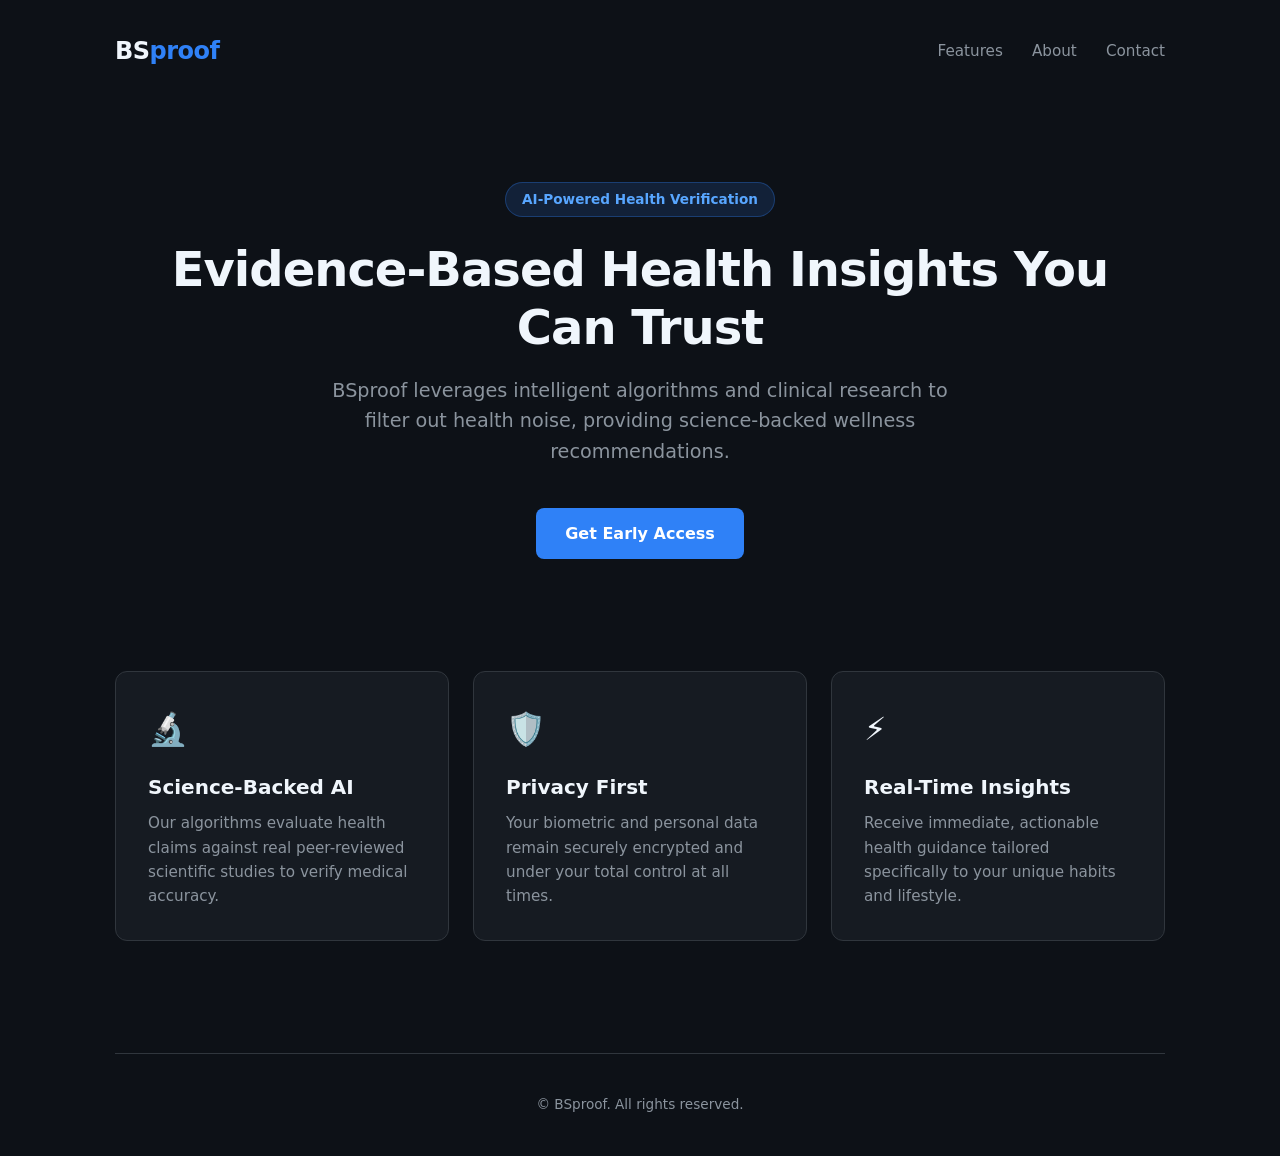
==== index.html @ a36238e8 "Gemini HTML" ====
<!DOCTYPE html>
<html lang="en">
<head>
  <meta charset="UTF-8">
  <meta name="viewport" content="width=device-width, initial-scale=1.0">
  <title>BSproof — Evidence-Based AI Health Tech</title>
  <style>
    /* Reset & CSS Variables */
    :root {
      --bg-color: #0d1117;
      --card-bg: #161b22;
      --border-color: #30363d;
      --text-main: #f0f6fc;
      --text-muted: #8b949e;
      --accent-color: #2f81f7;
      --accent-hover: #58a6ff;
      --font-family: system-ui, -apple-system, BlinkMacSystemFont, 'Segoe UI', Roboto, Oxygen, Ubuntu, Cantarell, sans-serif;
    }

    * {
      box-sizing: border-box;
      margin: 0;
      padding: 0;
    }

    body {
      background-color: var(--bg-color);
      color: var(--text-main);
      font-family: var(--font-family);
      line-height: 1.6;
      padding: 0 1.5rem;
    }

    /* Layout Container */
    .container {
      max-width: 1050px;
      margin: 0 auto;
    }

    /* Header & Navigation */
    header {
      display: flex;
      justify-content: space-between;
      align-items: center;
      padding: 2rem 0;
    }

    .logo {
      font-size: 1.5rem;
      font-weight: 700;
      letter-spacing: -0.5px;
      color: var(--text-main);
      text-decoration: none;
    }

    .logo span {
      color: var(--accent-color);
    }

    nav a {
      color: var(--text-muted);
      text-decoration: none;
      margin-left: 1.5rem;
      font-size: 0.95rem;
      transition: color 0.2s;
    }

    nav a:hover {
      color: var(--text-main);
    }

    /* Hero Section */
    .hero {
      text-align: center;
      padding: 5rem 1rem 4rem;
    }

    .badge {
      display: inline-block;
      background-color: rgba(47, 129, 247, 0.15);
      color: var(--accent-hover);
      padding: 0.35rem 1rem;
      border-radius: 50px;
      font-size: 0.85rem;
      font-weight: 600;
      margin-bottom: 1.5rem;
      border: 1px solid rgba(47, 129, 247, 0.3);
    }

    .hero h1 {
      font-size: 3rem;
      font-weight: 800;
      line-height: 1.2;
      margin-bottom: 1.2rem;
      letter-spacing: -1px;
    }

    .hero p {
      font-size: 1.2rem;
      color: var(--text-muted);
      max-width: 650px;
      margin: 0 auto 2.5rem;
    }

    .btn {
      display: inline-block;
      background-color: var(--accent-color);
      color: #fff;
      padding: 0.8rem 1.8rem;
      border-radius: 8px;
      text-decoration: none;
      font-weight: 600;
      transition: background-color 0.2s;
    }

    .btn:hover {
      background-color: var(--accent-hover);
    }

    /* Features Section */
    .features {
      display: grid;
      grid-template-columns: repeat(auto-fit, minmax(280px, 1fr));
      gap: 1.5rem;
      padding: 3rem 0;
    }

    .card {
      background-color: var(--card-bg);
      border: 1px solid var(--border-color);
      border-radius: 12px;
      padding: 2rem;
      transition: transform 0.2s, border-color 0.2s;
    }

    .card:hover {
      transform: translateY(-4px);
      border-color: var(--text-muted);
    }

    .card-icon {
      font-size: 2rem;
      margin-bottom: 1rem;
    }

    .card h3 {
      font-size: 1.25rem;
      margin-bottom: 0.5rem;
    }

    .card p {
      color: var(--text-muted);
      font-size: 0.95rem;
    }

    /* Footer */
    footer {
      border-top: 1px solid var(--border-color);
      padding: 2.5rem 0;
      text-align: center;
      color: var(--text-muted);
      font-size: 0.85rem;
      margin-top: 4rem;
    }

    /* Responsive */
    @media (max-width: 768px) {
      .hero h1 {
        font-size: 2.2rem;
      }
      .hero p {
        font-size: 1rem;
      }
    }
  </style>
</head>
<body>

  <div class="container">
    <!-- Header -->
    <header>
      <a href="#" class="logo">BS<span>proof</span></a>
      <nav>
        <a href="#features">Features</a>
        <a href="#about">About</a>
        <a href="#contact">Contact</a>
      </nav>
    </header>

    <!-- Hero Section -->
    <section class="hero">
      <div class="badge">AI-Powered Health Verification</div>
      <h1>Evidence-Based Health Insights You Can Trust</h1>
      <p>BSproof leverages intelligent algorithms and clinical research to filter out health noise, providing science-backed wellness recommendations.</p>
      <a href="#get-started" class="btn">Get Early Access</a>
    </section>

    <!-- Features Section -->
    <section class="features" id="features">
      <div class="card">
        <div class="card-icon">🔬</div>
        <h3>Science-Backed AI</h3>
        <p>Our algorithms evaluate health claims against real peer-reviewed scientific studies to verify medical accuracy.</p>
      </div>

      <div class="card">
        <div class="card-icon">🛡️</div>
        <h3>Privacy First</h3>
        <p>Your biometric and personal data remain securely encrypted and under your total control at all times.</p>
      </div>

      <div class="card">
        <div class="card-icon">⚡</div>
        <h3>Real-Time Insights</h3>
        <p>Receive immediate, actionable health guidance tailored specifically to your unique habits and lifestyle.</p>
      </div>
    </section>

    <!-- Footer -->
    <footer>
      <p>&copy; BSproof. All rights reserved.</p>
    </footer>
  </div>

</body>
</html>
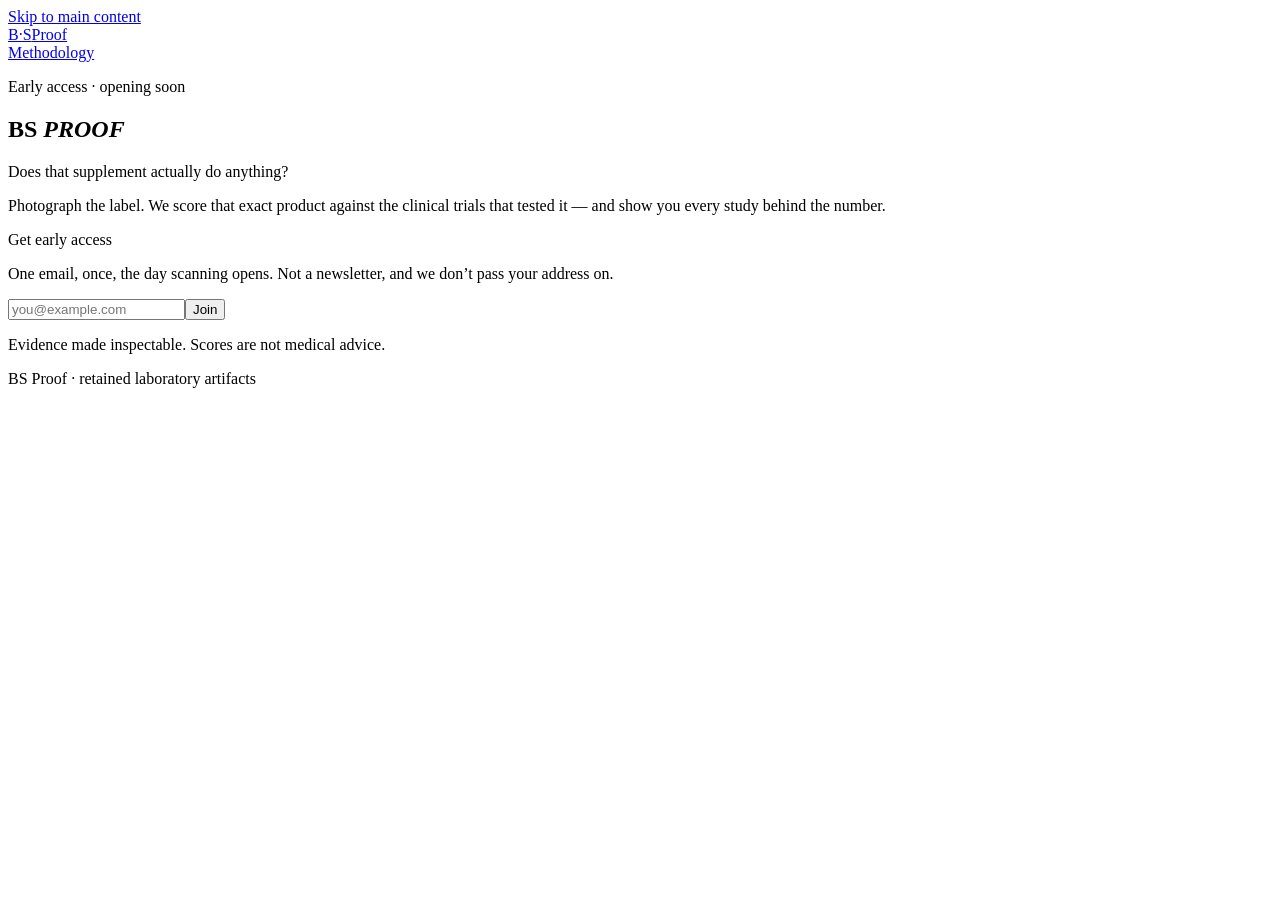
==== commit 0132871c: "new index" ====
--- a/index.html
+++ b/index.html
@@ -1,226 +1,3 @@
 <!DOCTYPE html>
-<html lang="en">
-<head>
-  <meta charset="UTF-8">
-  <meta name="viewport" content="width=device-width, initial-scale=1.0">
-  <title>BSproof — Evidence-Based AI Health Tech</title>
-  <style>
-    /* Reset & CSS Variables */
-    :root {
-      --bg-color: #0d1117;
-      --card-bg: #161b22;
-      --border-color: #30363d;
-      --text-main: #f0f6fc;
-      --text-muted: #8b949e;
-      --accent-color: #2f81f7;
-      --accent-hover: #58a6ff;
-      --font-family: system-ui, -apple-system, BlinkMacSystemFont, 'Segoe UI', Roboto, Oxygen, Ubuntu, Cantarell, sans-serif;
-    }
-
-    * {
-      box-sizing: border-box;
-      margin: 0;
-      padding: 0;
-    }
-
-    body {
-      background-color: var(--bg-color);
-      color: var(--text-main);
-      font-family: var(--font-family);
-      line-height: 1.6;
-      padding: 0 1.5rem;
-    }
-
-    /* Layout Container */
-    .container {
-      max-width: 1050px;
-      margin: 0 auto;
-    }
-
-    /* Header & Navigation */
-    header {
-      display: flex;
-      justify-content: space-between;
-      align-items: center;
-      padding: 2rem 0;
-    }
-
-    .logo {
-      font-size: 1.5rem;
-      font-weight: 700;
-      letter-spacing: -0.5px;
-      color: var(--text-main);
-      text-decoration: none;
-    }
-
-    .logo span {
-      color: var(--accent-color);
-    }
-
-    nav a {
-      color: var(--text-muted);
-      text-decoration: none;
-      margin-left: 1.5rem;
-      font-size: 0.95rem;
-      transition: color 0.2s;
-    }
-
-    nav a:hover {
-      color: var(--text-main);
-    }
-
-    /* Hero Section */
-    .hero {
-      text-align: center;
-      padding: 5rem 1rem 4rem;
-    }
-
-    .badge {
-      display: inline-block;
-      background-color: rgba(47, 129, 247, 0.15);
-      color: var(--accent-hover);
-      padding: 0.35rem 1rem;
-      border-radius: 50px;
-      font-size: 0.85rem;
-      font-weight: 600;
-      margin-bottom: 1.5rem;
-      border: 1px solid rgba(47, 129, 247, 0.3);
-    }
-
-    .hero h1 {
-      font-size: 3rem;
-      font-weight: 800;
-      line-height: 1.2;
-      margin-bottom: 1.2rem;
-      letter-spacing: -1px;
-    }
-
-    .hero p {
-      font-size: 1.2rem;
-      color: var(--text-muted);
-      max-width: 650px;
-      margin: 0 auto 2.5rem;
-    }
-
-    .btn {
-      display: inline-block;
-      background-color: var(--accent-color);
-      color: #fff;
-      padding: 0.8rem 1.8rem;
-      border-radius: 8px;
-      text-decoration: none;
-      font-weight: 600;
-      transition: background-color 0.2s;
-    }
-
-    .btn:hover {
-      background-color: var(--accent-hover);
-    }
-
-    /* Features Section */
-    .features {
-      display: grid;
-      grid-template-columns: repeat(auto-fit, minmax(280px, 1fr));
-      gap: 1.5rem;
-      padding: 3rem 0;
-    }
-
-    .card {
-      background-color: var(--card-bg);
-      border: 1px solid var(--border-color);
-      border-radius: 12px;
-      padding: 2rem;
-      transition: transform 0.2s, border-color 0.2s;
-    }
-
-    .card:hover {
-      transform: translateY(-4px);
-      border-color: var(--text-muted);
-    }
-
-    .card-icon {
-      font-size: 2rem;
-      margin-bottom: 1rem;
-    }
-
-    .card h3 {
-      font-size: 1.25rem;
-      margin-bottom: 0.5rem;
-    }
-
-    .card p {
-      color: var(--text-muted);
-      font-size: 0.95rem;
-    }
-
-    /* Footer */
-    footer {
-      border-top: 1px solid var(--border-color);
-      padding: 2.5rem 0;
-      text-align: center;
-      color: var(--text-muted);
-      font-size: 0.85rem;
-      margin-top: 4rem;
-    }
-
-    /* Responsive */
-    @media (max-width: 768px) {
-      .hero h1 {
-        font-size: 2.2rem;
-      }
-      .hero p {
-        font-size: 1rem;
-      }
-    }
-  </style>
-</head>
-<body>
-
-  <div class="container">
-    <!-- Header -->
-    <header>
-      <a href="#" class="logo">BS<span>proof</span></a>
-      <nav>
-        <a href="#features">Features</a>
-        <a href="#about">About</a>
-        <a href="#contact">Contact</a>
-      </nav>
-    </header>
-
-    <!-- Hero Section -->
-    <section class="hero">
-      <div class="badge">AI-Powered Health Verification</div>
-      <h1>Evidence-Based Health Insights You Can Trust</h1>
-      <p>BSproof leverages intelligent algorithms and clinical research to filter out health noise, providing science-backed wellness recommendations.</p>
-      <a href="#get-started" class="btn">Get Early Access</a>
-    </section>
-
-    <!-- Features Section -->
-    <section class="features" id="features">
-      <div class="card">
-        <div class="card-icon">🔬</div>
-        <h3>Science-Backed AI</h3>
-        <p>Our algorithms evaluate health claims against real peer-reviewed scientific studies to verify medical accuracy.</p>
-      </div>
-
-      <div class="card">
-        <div class="card-icon">🛡️</div>
-        <h3>Privacy First</h3>
-        <p>Your biometric and personal data remain securely encrypted and under your total control at all times.</p>
-      </div>
-
-      <div class="card">
-        <div class="card-icon">⚡</div>
-        <h3>Real-Time Insights</h3>
-        <p>Receive immediate, actionable health guidance tailored specifically to your unique habits and lifestyle.</p>
-      </div>
-    </section>
-
-    <!-- Footer -->
-    <footer>
-      <p>&copy; BSproof. All rights reserved.</p>
-    </footer>
-  </div>
-
-</body>
-</html>
+<html lang="en" data-lt-installed="true"><head>
+<meta http-equiv="content-type" content="text/html; charset=UTF-8"><link rel="stylesheet" href="BS-proof-copy_files/30bgkjkbtwdvt_-tLC.css" data-precedence="next"><link rel="preload" as="script" fetchpriority="low" href="BS-proof-copy_files/25kvgcvbp6c14_-tLC.js"><script src="BS-proof-copy_files/28fkf9f9btak4_-tLC.js" async=""></script><script src="BS-proof-copy_files/19r55je6g1u4z_-tLC.js" async=""></script><script src="BS-proof-copy_files/2gj5bsq4gw1vs_-tLC.js" async=""></script><script src="BS-proof-copy_files/turbopack-2r862u_6j5ehv_-tLC.js" async=""></script><script src="BS-proof-copy_files/101gccj00pzwt_-tLC.js" async="" crossorigin=""></script><script src="BS-proof-copy_files/3t0u7kr--pm00_-tLC.js" async="" crossorigin=""></script><script src="BS-proof-copy_files/0c0hxoamwjsbw_-tLC.js" nomodule=""></script><script src="BS-proof-copy_files/2_emzpomk0dra_-tLC.js"></script><meta charset="utf-8"><meta name="viewport" content="width=device-width, initial-scale=1"><title>BS Proof · Evidence dashboard</title><meta name="description" content="Inspect retained supplement evidence runs, outcome scores, scoring arcs, quality limits, and source reports."><meta name="robots" content="noindex, nofollow, nocache"><script src="BS-proof-copy_files/2_emzpomk0dra_-tLC.js" async=""></script></head><body cz-shortcut-listen="true"><div hidden=""></div><a class="skip-link" href="#main-content">Skip to main content</a><header class="site-header"><div class="shell header-inner"><a class="wordmark" aria-label="BS Proof home" href="https://bs-proof.vercel.app/"><span aria-hidden="true" class="wordmark-mark">B·S</span><span>Proof</span></a><nav aria-label="Primary navigation"><a href="https://bs-proof.vercel.app/methodology/">Methodology</a></nav></div></header><!--$--><!--/$--><main class="front-main" id="main-content" tabindex="-1"><section class="front-hero" id="waitlist"><div class="shell front-hero-inner"><p class="eyebrow front-kicker">Early access · opening soon</p><h1 class="front-wordmark">BS <em>PROOF</em></h1><p class="front-ask">Does that supplement actually do anything?</p><p class="front-answer">Photograph the label. We score that exact product against the clinical trials that tested it — and show you every study behind the number.</p><div class="front-form"><form class="waitlist" novalidate=""><label class="waitlist-label" for="_r_0_">Get early access</label><p class="waitlist-copy">One email, once, the day scanning opens. Not a newsletter, and we don’t pass your address on.</p><div class="waitlist-row"><input id="_r_0_" class="waitlist-input" placeholder="you@example.com" autocomplete="email" inputmode="email" autocapitalize="off" autocorrect="off" spellcheck="false" required="" type="email" name="email"><button type="submit" class="button button-light waitlist-submit">Join</button></div><p id="_r_0_-msg" class="waitlist-msg" role="status" aria-live="polite"></p></form></div></div></section></main><footer class="site-footer"><div class="shell footer-inner"><p>Evidence made inspectable. Scores are not medical advice.</p><p>BS Proof · retained laboratory artifacts</p></div></footer><script src="BS-proof-copy_files/25kvgcvbp6c14_-tLC.js" id="_R_" async=""></script><script>(self.__next_f=self.__next_f||[]).push([0])</script><script>self.__next_f.push([1,"1:\"$Sreact.fragment\"\n2:I[22016,[\"/_next/static/immutable/chunks/101gccj00pzwt.js\",\"/_next/static/immutable/chunks/3t0u7kr--pm00.js\"],\"\"]\n3:I[39756,[\"/_next/static/immutable/chunks/101gccj00pzwt.js\"],\"default\"]\n4:I[37457,[\"/_next/static/immutable/chunks/101gccj00pzwt.js\"],\"default\"]\n5:I[29000,[\"/_next/static/immutable/chunks/101gccj00pzwt.js\",\"/_next/static/immutable/chunks/3t0u7kr--pm00.js\"],\"ScanFlow\"]\n6:I[97367,[\"/_next/static/immutable/chunks/101gccj00pzwt.js\"],\"OutletBoundary\"]\n7:\"$Sreact.suspense\"\na:I[97367,[\"/_next/static/immutable/chunks/101gccj00pzwt.js\"],\"ViewportBoundary\"]\nc:I[97367,[\"/_next/static/immutable/chunks/101gccj00pzwt.js\"],\"MetadataBoundary\"]\ne:I[68027,[\"/_next/static/immutable/chunks/101gccj00pzwt.js\"],\"default\",1]\n:HL[\"/_next/static/immutable/chunks/30bgkjkbtwdvt.css\",\"style\"]\n9:X\n0:{\"P\":null,\"c\":[\"\",\"scan\",\"\"],\"q\":\"\",\"i\":false,\"f\":[[[\"\",{\"children\":[\"scan\",{\"children\":[\"__PAGE__\",{},\"$undefined\",\"$undefined\",4608]},\"$undefined\",\"$undefined\",4608]},\"$undefined\",\"$undefined\",4624],[[\"$\",\"$1\",\"c\",{\"children\":[[[\"$\",\"link\",\"0\",{\"rel\":\"stylesheet\",\"href\":\"/_next/static/immutable/chunks/30bgkjkbtwdvt.css\",\"precedence\":\"next\",\"crossOrigin\":\"$undefined\",\"nonce\":\"$undefined\"}],[\"$\",\"script\",\"script-0\",{\"src\":\"/_next/static/immutable/chunks/101gccj00pzwt.js\",\"async\":true,\"nonce\":\"$undefined\"}]],[\"$\",\"html\",null,{\"lang\":\"en\",\"children\":[\"$\",\"body\",null,{\"children\":[[[\"$\",\"a\",null,{\"className\":\"skip-link\",\"href\":\"#main-content\",\"children\":\"Skip to main content\"}],[\"$\",\"header\",null,{\"className\":\"site-header\",\"children\":[\"$\",\"div\",null,{\"className\":\"shell header-inner\",\"children\":[[\"$\",\"$L2\",null,{\"className\":\"wordmark\",\"href\":\"/\",\"aria-label\":\"BS Proof home\",\"children\":[[\"$\",\"span\",null,{\"aria-hidden\":\"true\",\"className\":\"wordmark-mark\",\"children\":\"B·S\"}],[\"$\",\"span\",null,{\"children\":\"Proof\"}]]}],[\"$\",\"nav\",null,{\"aria-label\":\"Primary navigation\",\"children\":[\"$\",\"$L2\",null,{\"href\":\"/methodology\",\"children\":\"Methodology\"}]}]]}]}]],[\"$\",\"$L3\",null,{\"parallelRouterKey\":\"children\",\"error\":\"$undefined\",\"errorStyles\":\"$undefined\",\"errorScripts\":\"$undefined\",\"template\":[\"$\",\"$L4\",null,{}],\"templateStyles\":\"$undefined\",\"templateScripts\":\"$undefined\",\"notFound\":[[\"$\",\"main\",null,{\"className\":\"shell not-found\",\"id\":\"main-content\",\"tabIndex\":-1,\"children\":[[\"$\",\"p\",null,{\"className\":\"eyebrow\",\"children\":\"404 · archive boundary\"}],[\"$\",\"h1\",null,{\"children\":\"Report not found\"}],[\"$\",\"p\",null,{\"children\":\"This route does not match a retained dashboard artifact.\"}],[\"$\",\"$L2\",null,{\"className\":\"button button-dark\",\"href\":\"/\",\"children\":\"Back to dashboard\"}]]}],[]],\"forbidden\":\"$undefined\",\"unauthorized\":\"$undefined\"}],[\"$\",\"footer\",null,{\"className\":\"site-footer\",\"children\":[\"$\",\"div\",null,{\"className\":\"shell footer-inner\",\"children\":[[\"$\",\"p\",null,{\"children\":\"Evidence made inspectable. Scores are not medical advice.\"}],[\"$\",\"p\",null,{\"children\":\"BS Proof · retained laboratory artifacts\"}]]}]}]]}]}]]}],{\"children\":[[\"$\",\"$1\",\"c\",{\"children\":[null,[\"$\",\"$L3\",null,{\"parallelRouterKey\":\"children\",\"error\":\"$undefined\",\"errorStyles\":\"$undefined\",\"errorScripts\":\"$undefined\",\"template\":[\"$\",\"$L4\",null,{}],\"templateStyles\":\"$undefined\",\"templateScripts\":\"$undefined\",\"notFound\":\"$undefined\",\"forbidden\":\"$undefined\",\"unauthorized\":\"$undefined\"}]]}],{\"children\":[[\"$\",\"$1\",\"c\",{\"children\":[[\"$\",\"main\",null,{\"id\":\"main-content\",\"tabIndex\":-1,\"children\":[[\"$\",\"section\",null,{\"className\":\"analyze-hero\",\"id\":\"scan\",\"children\":[[\"$\",\"div\",null,{\"className\":\"shell analyze-hero-brand\",\"children\":[[\"$\",\"nav\",null,{\"className\":\"breadcrumbs tester-crumbs\",\"aria-label\":\"Breadcrumb\",\"children\":[[\"$\",\"$L2\",null,{\"href\":\"/\",\"children\":\"BS Proof\"}],[\"$\",\"span\",null,{\"aria-hidden\":\"true\",\"children\":\"/\"}],[\"$\",\"span\",null,{\"children\":\"Scan\"}]]}],[\"$\",\"p\",null,{\"className\":\"eyebrow hero-kicker\",\"children\":\"Scan · full product analysis\"}],[\"$\",\"h1\",null,{\"children\":[\"BS \",[\"$\",\"em\",null,{\"children\":\"PROOF\"}]]}],[\"$\",\"p\",null,{\"className\":\"tester-lede\",\"children\":\"Evidence, dose, form, combination and company — from one photo of the label. Every block says where it came from, and only the evidence run produces a number.\"}]]}],[\"$\",\"div\",null,{\"className\":\"shell analyze-hero-body\",\"children\":[\"$\",\"$L5\",null,{}]}]]}],[\"$\",\"section\",null,{\"className\":\"section shell methodology-promo\",\"children\":[[\"$\",\"p\",null,{\"className\":\"eyebrow\",\"children\":\"Read the score correctly\"}],[\"$\",\"div\",null,{\"children\":[[\"$\",\"h2\",null,{\"children\":\"One number is not the evidence.\"}],[\"$\",\"p\",null,{\"children\":\"The score sits beside effect, form, dose and evidence arcs, and a model’s recollection about a company is never typeset like a measurement.\"}],[\"$\",\"$L2\",null,{\"href\":\"/methodology\",\"children\":[\"How the score is built \",[\"$\",\"span\",null,{\"aria-hidden\":\"true\",\"children\":\"→\"}]]}]]}]]}]]}],[[\"$\",\"script\",\"script-0\",{\"src\":\"/_next/static/immutable/chunks/3t0u7kr--pm00.js\",\"async\":true,\"nonce\":\"$undefined\"}]],[\"$\",\"$L6\",null,{\"children\":[\"$\",\"$7\",null,{\"name\":\"Next.MetadataOutlet\",\"children\":\"$@8\"}]}]]}],{},null,false,null]},null,false,\"$9\"]},null,false,null],[\"$\",\"$1\",\"h\",{\"children\":[null,[\"$\",\"$La\",null,{\"children\":\"$Lb\"}],[\"$\",\"div\",null,{\"hidden\":true,\"children\":[\"$\",\"$Lc\",null,{\"children\":[\"$\",\"$7\",null,{\"name\":\"Next.Metadata\",\"children\":\"$Ld\"}]}]}],null]}],false]],\"m\":\"$undefined\",\"G\":[\"$e\",[[\"$\",\"link\",\"0\",{\"rel\":\"stylesheet\",\"href\":\"/_next/static/immutable/chunks/30bgkjkbtwdvt.css\",\"precedence\":\"next\",\"crossOrigin\":\"$undefined\",\"nonce\":\"$undefined\"}]]],\"S\":true,\"h\":null,\"r\":\"$undefined\",\"s\":\"$undefined\",\"a\":\"$undefined\",\"l\":\"$undefined\",\"p\":\"$undefined\",\"d\":\"$undefined\",\"b\":\"4P94l8d2q-NMikhbUXMpM\"}\n9:C\nb:[[\"$\",\"meta\",\"0\",{\"charSet\":\"utf-8\"}],[\"$\",\"meta\",\"1\",{\"name\":\"viewport\",\"content\":\"width=device-width, initial-scale=1\"}]]\n8:null\nd:[[\"$\",\"title\",\"0\",{\"children\":\"Scan · BS Proof\"}],[\"$\",\"meta\",\"1\",{\"name\":\"description\",\"content\":\"Inspect retained supplement evidence runs, outcome scores, scoring arcs, quality limits, and source reports.\"}],[\"$\",\"meta\",\"2\",{\"name\":\"robots\",\"content\":\"noindex, nofollow, nocache\"}]]\n"])</script><next-route-announcer style="position: absolute;"></next-route-announcer></body></html>
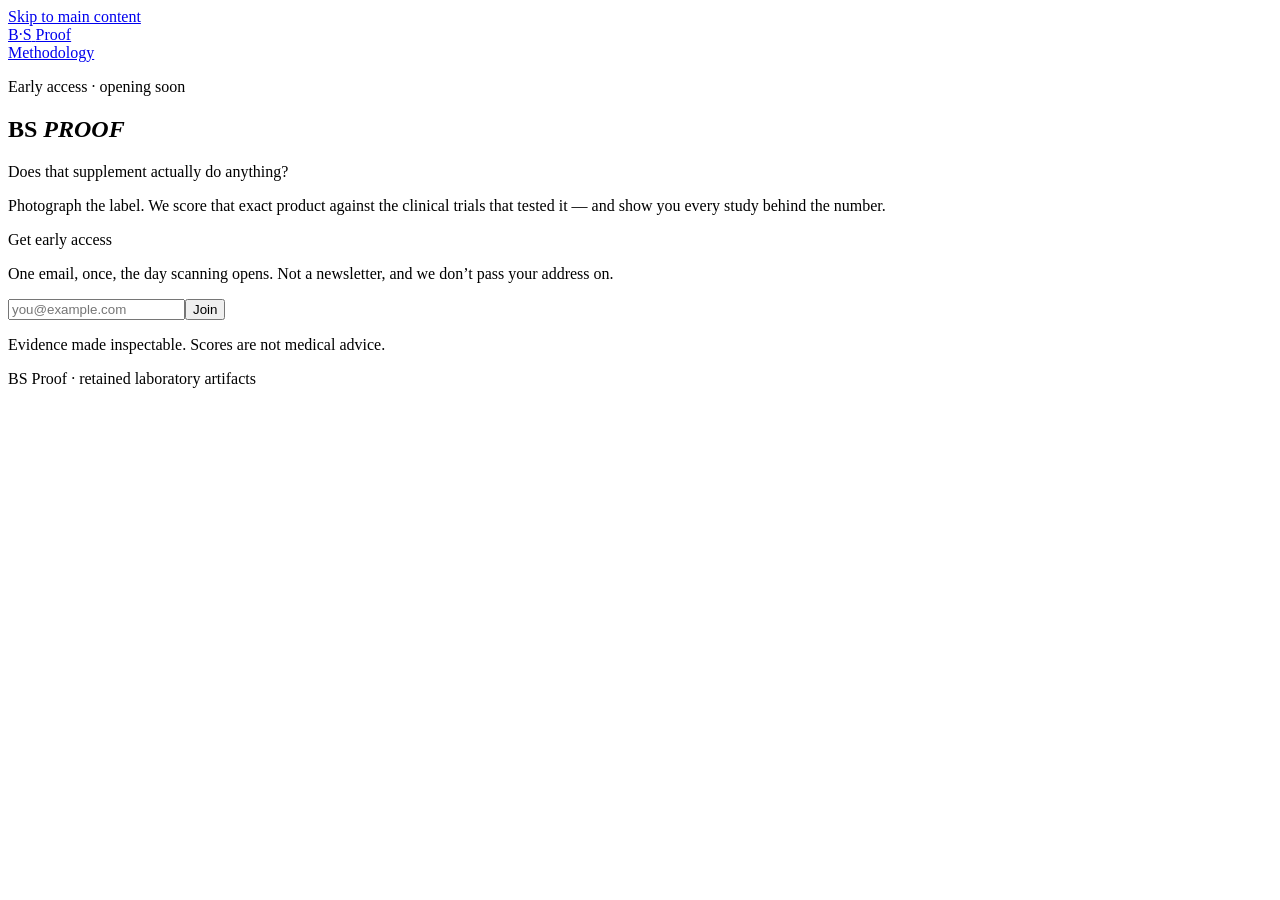
==== commit 57a64312: "editing index" ====
--- a/index.html
+++ b/index.html
@@ -1,3 +1,46 @@
 <!DOCTYPE html>
-<html lang="en" data-lt-installed="true"><head>
-<meta http-equiv="content-type" content="text/html; charset=UTF-8"><link rel="stylesheet" href="BS-proof-copy_files/30bgkjkbtwdvt_-tLC.css" data-precedence="next"><link rel="preload" as="script" fetchpriority="low" href="BS-proof-copy_files/25kvgcvbp6c14_-tLC.js"><script src="BS-proof-copy_files/28fkf9f9btak4_-tLC.js" async=""></script><script src="BS-proof-copy_files/19r55je6g1u4z_-tLC.js" async=""></script><script src="BS-proof-copy_files/2gj5bsq4gw1vs_-tLC.js" async=""></script><script src="BS-proof-copy_files/turbopack-2r862u_6j5ehv_-tLC.js" async=""></script><script src="BS-proof-copy_files/101gccj00pzwt_-tLC.js" async="" crossorigin=""></script><script src="BS-proof-copy_files/3t0u7kr--pm00_-tLC.js" async="" crossorigin=""></script><script src="BS-proof-copy_files/0c0hxoamwjsbw_-tLC.js" nomodule=""></script><script src="BS-proof-copy_files/2_emzpomk0dra_-tLC.js"></script><meta charset="utf-8"><meta name="viewport" content="width=device-width, initial-scale=1"><title>BS Proof · Evidence dashboard</title><meta name="description" content="Inspect retained supplement evidence runs, outcome scores, scoring arcs, quality limits, and source reports."><meta name="robots" content="noindex, nofollow, nocache"><script src="BS-proof-copy_files/2_emzpomk0dra_-tLC.js" async=""></script></head><body cz-shortcut-listen="true"><div hidden=""></div><a class="skip-link" href="#main-content">Skip to main content</a><header class="site-header"><div class="shell header-inner"><a class="wordmark" aria-label="BS Proof home" href="https://bs-proof.vercel.app/"><span aria-hidden="true" class="wordmark-mark">B·S</span><span>Proof</span></a><nav aria-label="Primary navigation"><a href="https://bs-proof.vercel.app/methodology/">Methodology</a></nav></div></header><!--$--><!--/$--><main class="front-main" id="main-content" tabindex="-1"><section class="front-hero" id="waitlist"><div class="shell front-hero-inner"><p class="eyebrow front-kicker">Early access · opening soon</p><h1 class="front-wordmark">BS <em>PROOF</em></h1><p class="front-ask">Does that supplement actually do anything?</p><p class="front-answer">Photograph the label. We score that exact product against the clinical trials that tested it — and show you every study behind the number.</p><div class="front-form"><form class="waitlist" novalidate=""><label class="waitlist-label" for="_r_0_">Get early access</label><p class="waitlist-copy">One email, once, the day scanning opens. Not a newsletter, and we don’t pass your address on.</p><div class="waitlist-row"><input id="_r_0_" class="waitlist-input" placeholder="you@example.com" autocomplete="email" inputmode="email" autocapitalize="off" autocorrect="off" spellcheck="false" required="" type="email" name="email"><button type="submit" class="button button-light waitlist-submit">Join</button></div><p id="_r_0_-msg" class="waitlist-msg" role="status" aria-live="polite"></p></form></div></div></section></main><footer class="site-footer"><div class="shell footer-inner"><p>Evidence made inspectable. Scores are not medical advice.</p><p>BS Proof · retained laboratory artifacts</p></div></footer><script src="BS-proof-copy_files/25kvgcvbp6c14_-tLC.js" id="_R_" async=""></script><script>(self.__next_f=self.__next_f||[]).push([0])</script><script>self.__next_f.push([1,"1:\"$Sreact.fragment\"\n2:I[22016,[\"/_next/static/immutable/chunks/101gccj00pzwt.js\",\"/_next/static/immutable/chunks/3t0u7kr--pm00.js\"],\"\"]\n3:I[39756,[\"/_next/static/immutable/chunks/101gccj00pzwt.js\"],\"default\"]\n4:I[37457,[\"/_next/static/immutable/chunks/101gccj00pzwt.js\"],\"default\"]\n5:I[29000,[\"/_next/static/immutable/chunks/101gccj00pzwt.js\",\"/_next/static/immutable/chunks/3t0u7kr--pm00.js\"],\"ScanFlow\"]\n6:I[97367,[\"/_next/static/immutable/chunks/101gccj00pzwt.js\"],\"OutletBoundary\"]\n7:\"$Sreact.suspense\"\na:I[97367,[\"/_next/static/immutable/chunks/101gccj00pzwt.js\"],\"ViewportBoundary\"]\nc:I[97367,[\"/_next/static/immutable/chunks/101gccj00pzwt.js\"],\"MetadataBoundary\"]\ne:I[68027,[\"/_next/static/immutable/chunks/101gccj00pzwt.js\"],\"default\",1]\n:HL[\"/_next/static/immutable/chunks/30bgkjkbtwdvt.css\",\"style\"]\n9:X\n0:{\"P\":null,\"c\":[\"\",\"scan\",\"\"],\"q\":\"\",\"i\":false,\"f\":[[[\"\",{\"children\":[\"scan\",{\"children\":[\"__PAGE__\",{},\"$undefined\",\"$undefined\",4608]},\"$undefined\",\"$undefined\",4608]},\"$undefined\",\"$undefined\",4624],[[\"$\",\"$1\",\"c\",{\"children\":[[[\"$\",\"link\",\"0\",{\"rel\":\"stylesheet\",\"href\":\"/_next/static/immutable/chunks/30bgkjkbtwdvt.css\",\"precedence\":\"next\",\"crossOrigin\":\"$undefined\",\"nonce\":\"$undefined\"}],[\"$\",\"script\",\"script-0\",{\"src\":\"/_next/static/immutable/chunks/101gccj00pzwt.js\",\"async\":true,\"nonce\":\"$undefined\"}]],[\"$\",\"html\",null,{\"lang\":\"en\",\"children\":[\"$\",\"body\",null,{\"children\":[[[\"$\",\"a\",null,{\"className\":\"skip-link\",\"href\":\"#main-content\",\"children\":\"Skip to main content\"}],[\"$\",\"header\",null,{\"className\":\"site-header\",\"children\":[\"$\",\"div\",null,{\"className\":\"shell header-inner\",\"children\":[[\"$\",\"$L2\",null,{\"className\":\"wordmark\",\"href\":\"/\",\"aria-label\":\"BS Proof home\",\"children\":[[\"$\",\"span\",null,{\"aria-hidden\":\"true\",\"className\":\"wordmark-mark\",\"children\":\"B·S\"}],[\"$\",\"span\",null,{\"children\":\"Proof\"}]]}],[\"$\",\"nav\",null,{\"aria-label\":\"Primary navigation\",\"children\":[\"$\",\"$L2\",null,{\"href\":\"/methodology\",\"children\":\"Methodology\"}]}]]}]}]],[\"$\",\"$L3\",null,{\"parallelRouterKey\":\"children\",\"error\":\"$undefined\",\"errorStyles\":\"$undefined\",\"errorScripts\":\"$undefined\",\"template\":[\"$\",\"$L4\",null,{}],\"templateStyles\":\"$undefined\",\"templateScripts\":\"$undefined\",\"notFound\":[[\"$\",\"main\",null,{\"className\":\"shell not-found\",\"id\":\"main-content\",\"tabIndex\":-1,\"children\":[[\"$\",\"p\",null,{\"className\":\"eyebrow\",\"children\":\"404 · archive boundary\"}],[\"$\",\"h1\",null,{\"children\":\"Report not found\"}],[\"$\",\"p\",null,{\"children\":\"This route does not match a retained dashboard artifact.\"}],[\"$\",\"$L2\",null,{\"className\":\"button button-dark\",\"href\":\"/\",\"children\":\"Back to dashboard\"}]]}],[]],\"forbidden\":\"$undefined\",\"unauthorized\":\"$undefined\"}],[\"$\",\"footer\",null,{\"className\":\"site-footer\",\"children\":[\"$\",\"div\",null,{\"className\":\"shell footer-inner\",\"children\":[[\"$\",\"p\",null,{\"children\":\"Evidence made inspectable. Scores are not medical advice.\"}],[\"$\",\"p\",null,{\"children\":\"BS Proof · retained laboratory artifacts\"}]]}]}]]}]}]]}],{\"children\":[[\"$\",\"$1\",\"c\",{\"children\":[null,[\"$\",\"$L3\",null,{\"parallelRouterKey\":\"children\",\"error\":\"$undefined\",\"errorStyles\":\"$undefined\",\"errorScripts\":\"$undefined\",\"template\":[\"$\",\"$L4\",null,{}],\"templateStyles\":\"$undefined\",\"templateScripts\":\"$undefined\",\"notFound\":\"$undefined\",\"forbidden\":\"$undefined\",\"unauthorized\":\"$undefined\"}]]}],{\"children\":[[\"$\",\"$1\",\"c\",{\"children\":[[\"$\",\"main\",null,{\"id\":\"main-content\",\"tabIndex\":-1,\"children\":[[\"$\",\"section\",null,{\"className\":\"analyze-hero\",\"id\":\"scan\",\"children\":[[\"$\",\"div\",null,{\"className\":\"shell analyze-hero-brand\",\"children\":[[\"$\",\"nav\",null,{\"className\":\"breadcrumbs tester-crumbs\",\"aria-label\":\"Breadcrumb\",\"children\":[[\"$\",\"$L2\",null,{\"href\":\"/\",\"children\":\"BS Proof\"}],[\"$\",\"span\",null,{\"aria-hidden\":\"true\",\"children\":\"/\"}],[\"$\",\"span\",null,{\"children\":\"Scan\"}]]}],[\"$\",\"p\",null,{\"className\":\"eyebrow hero-kicker\",\"children\":\"Scan · full product analysis\"}],[\"$\",\"h1\",null,{\"children\":[\"BS \",[\"$\",\"em\",null,{\"children\":\"PROOF\"}]]}],[\"$\",\"p\",null,{\"className\":\"tester-lede\",\"children\":\"Evidence, dose, form, combination and company — from one photo of the label. Every block says where it came from, and only the evidence run produces a number.\"}]]}],[\"$\",\"div\",null,{\"className\":\"shell analyze-hero-body\",\"children\":[\"$\",\"$L5\",null,{}]}]]}],[\"$\",\"section\",null,{\"className\":\"section shell methodology-promo\",\"children\":[[\"$\",\"p\",null,{\"className\":\"eyebrow\",\"children\":\"Read the score correctly\"}],[\"$\",\"div\",null,{\"children\":[[\"$\",\"h2\",null,{\"children\":\"One number is not the evidence.\"}],[\"$\",\"p\",null,{\"children\":\"The score sits beside effect, form, dose and evidence arcs, and a model’s recollection about a company is never typeset like a measurement.\"}],[\"$\",\"$L2\",null,{\"href\":\"/methodology\",\"children\":[\"How the score is built \",[\"$\",\"span\",null,{\"aria-hidden\":\"true\",\"children\":\"→\"}]]}]]}]]}]]}],[[\"$\",\"script\",\"script-0\",{\"src\":\"/_next/static/immutable/chunks/3t0u7kr--pm00.js\",\"async\":true,\"nonce\":\"$undefined\"}]],[\"$\",\"$L6\",null,{\"children\":[\"$\",\"$7\",null,{\"name\":\"Next.MetadataOutlet\",\"children\":\"$@8\"}]}]]}],{},null,false,null]},null,false,\"$9\"]},null,false,null],[\"$\",\"$1\",\"h\",{\"children\":[null,[\"$\",\"$La\",null,{\"children\":\"$Lb\"}],[\"$\",\"div\",null,{\"hidden\":true,\"children\":[\"$\",\"$Lc\",null,{\"children\":[\"$\",\"$7\",null,{\"name\":\"Next.Metadata\",\"children\":\"$Ld\"}]}]}],null]}],false]],\"m\":\"$undefined\",\"G\":[\"$e\",[[\"$\",\"link\",\"0\",{\"rel\":\"stylesheet\",\"href\":\"/_next/static/immutable/chunks/30bgkjkbtwdvt.css\",\"precedence\":\"next\",\"crossOrigin\":\"$undefined\",\"nonce\":\"$undefined\"}]]],\"S\":true,\"h\":null,\"r\":\"$undefined\",\"s\":\"$undefined\",\"a\":\"$undefined\",\"l\":\"$undefined\",\"p\":\"$undefined\",\"d\":\"$undefined\",\"b\":\"4P94l8d2q-NMikhbUXMpM\"}\n9:C\nb:[[\"$\",\"meta\",\"0\",{\"charSet\":\"utf-8\"}],[\"$\",\"meta\",\"1\",{\"name\":\"viewport\",\"content\":\"width=device-width, initial-scale=1\"}]]\n8:null\nd:[[\"$\",\"title\",\"0\",{\"children\":\"Scan · BS Proof\"}],[\"$\",\"meta\",\"1\",{\"name\":\"description\",\"content\":\"Inspect retained supplement evidence runs, outcome scores, scoring arcs, quality limits, and source reports.\"}],[\"$\",\"meta\",\"2\",{\"name\":\"robots\",\"content\":\"noindex, nofollow, nocache\"}]]\n"])</script><next-route-announcer style="position: absolute;"></next-route-announcer></body></html>
+<html lang="en" data-lt-installed="true">
+  <head>
+    <meta http-equiv="content-type"  content="text/html; charset=UTF-8">
+    <link rel="stylesheet" href="BS-proof-copy_files/30bgkjkbtwdvt_-tLC.css" data-precedence="next">
+    <link rel="preload" as="script" fetchpriority="low" href="BS-proof-copy_files/25kvgcvbp6c14_-tLC.js">
+    <script src="BS-proof-copy_files/28fkf9f9btak4_-tLC.js" async=""></script>
+    <script src="BS-proof-copy_files/19r55je6g1u4z_-tLC.js" async=""></script>
+    <script src="BS-proof-copy_files/2gj5bsq4gw1vs_-tLC.js" async=""></script>
+    <script src="BS-proof-copy_files/turbopack-2r862u_6j5ehv_-tLC.js" async=""></script>
+    <script src="BS-proof-copy_files/101gccj00pzwt_-tLC.js" async="" crossorigin=""></script>
+    <script src="BS-proof-copy_files/3t0u7kr--pm00_-tLC.js" async="" crossorigin=""></script>
+    <script src="BS-proof-copy_files/0c0hxoamwjsbw_-tLC.js" nomodule=""></script>
+    <script src="BS-proof-copy_files/2_emzpomk0dra_-tLC.js"></script>
+    <meta charset="utf-8">
+    <meta name="viewport" content="width=device-width, initial-scale=1">
+  
+  
+    <title>BS Proof · Evidence dashboard</title>
+    
+    <meta name="description" content="Inspect retained supplement evidence runs, outcome scores, scoring arcs, quality limits, and source reports.">
+    <meta name="robots" content="noindex, nofollow, nocache">
+    <script src="BS-proof-copy_files/2_emzpomk0dra_-tLC.js" async=""></script>
+  </head>
+  
+  <body cz-shortcut-listen="true">
+    <div hidden=""></div>
+    
+    <a class="skip-link" href="#main-content">Skip to main content</a>
+    
+    <header class="site-header">
+      <div class="shell header-inner">
+        <a class="wordmark" aria-label="BS Proof home" href="https://bs-proof.vercel.app/">
+          <span aria-hidden="true" class="wordmark-mark">B·S</span>
+          <span>Proof</span>
+        </a>
+        <nav aria-label="Primary navigation">
+          <a href="https://bs-proof.vercel.app/methodology/">Methodology</a>
+        </nav>
+      </div>
+    </header>
+    
+    <!--$--><!--/$-->
+    
+    <main class="front-main" id="main-content" tabindex="-1">
+      <section class="front-hero" id="waitlist"><div class="shell front-hero-inner"><p class="eyebrow front-kicker">Early access · opening soon</p><h1 class="front-wordmark">BS <em>PROOF</em></h1><p class="front-ask">Does that supplement actually do anything?</p><p class="front-answer">Photograph the label. We score that exact product against the clinical trials that tested it — and show you every study behind the number.</p><div class="front-form"><form class="waitlist" novalidate=""><label class="waitlist-label" for="_r_0_">Get early access</label><p class="waitlist-copy">One email, once, the day scanning opens. Not a newsletter, and we don’t pass your address on.</p><div class="waitlist-row"><input id="_r_0_" class="waitlist-input" placeholder="you@example.com" autocomplete="email" inputmode="email" autocapitalize="off" autocorrect="off" spellcheck="false" required="" type="email" name="email"><button type="submit" class="button button-light waitlist-submit">Join</button></div><p id="_r_0_-msg" class="waitlist-msg" role="status" aria-live="polite"></p></form></div></div></section></main><footer class="site-footer"><div class="shell footer-inner"><p>Evidence made inspectable. Scores are not medical advice.</p><p>BS Proof · retained laboratory artifacts</p></div></footer><script src="BS-proof-copy_files/25kvgcvbp6c14_-tLC.js" id="_R_" async=""></script><script>(self.__next_f=self.__next_f||[]).push([0])</script><script>self.__next_f.push([1,"1:\"$Sreact.fragment\"\n2:I[22016,[\"/_next/static/immutable/chunks/101gccj00pzwt.js\",\"/_next/static/immutable/chunks/3t0u7kr--pm00.js\"],\"\"]\n3:I[39756,[\"/_next/static/immutable/chunks/101gccj00pzwt.js\"],\"default\"]\n4:I[37457,[\"/_next/static/immutable/chunks/101gccj00pzwt.js\"],\"default\"]\n5:I[29000,[\"/_next/static/immutable/chunks/101gccj00pzwt.js\",\"/_next/static/immutable/chunks/3t0u7kr--pm00.js\"],\"ScanFlow\"]\n6:I[97367,[\"/_next/static/immutable/chunks/101gccj00pzwt.js\"],\"OutletBoundary\"]\n7:\"$Sreact.suspense\"\na:I[97367,[\"/_next/static/immutable/chunks/101gccj00pzwt.js\"],\"ViewportBoundary\"]\nc:I[97367,[\"/_next/static/immutable/chunks/101gccj00pzwt.js\"],\"MetadataBoundary\"]\ne:I[68027,[\"/_next/static/immutable/chunks/101gccj00pzwt.js\"],\"default\",1]\n:HL[\"/_next/static/immutable/chunks/30bgkjkbtwdvt.css\",\"style\"]\n9:X\n0:{\"P\":null,\"c\":[\"\",\"scan\",\"\"],\"q\":\"\",\"i\":false,\"f\":[[[\"\",{\"children\":[\"scan\",{\"children\":[\"__PAGE__\",{},\"$undefined\",\"$undefined\",4608]},\"$undefined\",\"$undefined\",4608]},\"$undefined\",\"$undefined\",4624],[[\"$\",\"$1\",\"c\",{\"children\":[[[\"$\",\"link\",\"0\",{\"rel\":\"stylesheet\",\"href\":\"/_next/static/immutable/chunks/30bgkjkbtwdvt.css\",\"precedence\":\"next\",\"crossOrigin\":\"$undefined\",\"nonce\":\"$undefined\"}],[\"$\",\"script\",\"script-0\",{\"src\":\"/_next/static/immutable/chunks/101gccj00pzwt.js\",\"async\":true,\"nonce\":\"$undefined\"}]],[\"$\",\"html\",null,{\"lang\":\"en\",\"children\":[\"$\",\"body\",null,{\"children\":[[[\"$\",\"a\",null,{\"className\":\"skip-link\",\"href\":\"#main-content\",\"children\":\"Skip to main content\"}],[\"$\",\"header\",null,{\"className\":\"site-header\",\"children\":[\"$\",\"div\",null,{\"className\":\"shell header-inner\",\"children\":[[\"$\",\"$L2\",null,{\"className\":\"wordmark\",\"href\":\"/\",\"aria-label\":\"BS Proof home\",\"children\":[[\"$\",\"span\",null,{\"aria-hidden\":\"true\",\"className\":\"wordmark-mark\",\"children\":\"B·S\"}],[\"$\",\"span\",null,{\"children\":\"Proof\"}]]}],[\"$\",\"nav\",null,{\"aria-label\":\"Primary navigation\",\"children\":[\"$\",\"$L2\",null,{\"href\":\"/methodology\",\"children\":\"Methodology\"}]}]]}]}]],[\"$\",\"$L3\",null,{\"parallelRouterKey\":\"children\",\"error\":\"$undefined\",\"errorStyles\":\"$undefined\",\"errorScripts\":\"$undefined\",\"template\":[\"$\",\"$L4\",null,{}],\"templateStyles\":\"$undefined\",\"templateScripts\":\"$undefined\",\"notFound\":[[\"$\",\"main\",null,{\"className\":\"shell not-found\",\"id\":\"main-content\",\"tabIndex\":-1,\"children\":[[\"$\",\"p\",null,{\"className\":\"eyebrow\",\"children\":\"404 · archive boundary\"}],[\"$\",\"h1\",null,{\"children\":\"Report not found\"}],[\"$\",\"p\",null,{\"children\":\"This route does not match a retained dashboard artifact.\"}],[\"$\",\"$L2\",null,{\"className\":\"button button-dark\",\"href\":\"/\",\"children\":\"Back to dashboard\"}]]}],[]],\"forbidden\":\"$undefined\",\"unauthorized\":\"$undefined\"}],[\"$\",\"footer\",null,{\"className\":\"site-footer\",\"children\":[\"$\",\"div\",null,{\"className\":\"shell footer-inner\",\"children\":[[\"$\",\"p\",null,{\"children\":\"Evidence made inspectable. Scores are not medical advice.\"}],[\"$\",\"p\",null,{\"children\":\"BS Proof · retained laboratory artifacts\"}]]}]}]]}]}]]}],{\"children\":[[\"$\",\"$1\",\"c\",{\"children\":[null,[\"$\",\"$L3\",null,{\"parallelRouterKey\":\"children\",\"error\":\"$undefined\",\"errorStyles\":\"$undefined\",\"errorScripts\":\"$undefined\",\"template\":[\"$\",\"$L4\",null,{}],\"templateStyles\":\"$undefined\",\"templateScripts\":\"$undefined\",\"notFound\":\"$undefined\",\"forbidden\":\"$undefined\",\"unauthorized\":\"$undefined\"}]]}],{\"children\":[[\"$\",\"$1\",\"c\",{\"children\":[[\"$\",\"main\",null,{\"id\":\"main-content\",\"tabIndex\":-1,\"children\":[[\"$\",\"section\",null,{\"className\":\"analyze-hero\",\"id\":\"scan\",\"children\":[[\"$\",\"div\",null,{\"className\":\"shell analyze-hero-brand\",\"children\":[[\"$\",\"nav\",null,{\"className\":\"breadcrumbs tester-crumbs\",\"aria-label\":\"Breadcrumb\",\"children\":[[\"$\",\"$L2\",null,{\"href\":\"/\",\"children\":\"BS Proof\"}],[\"$\",\"span\",null,{\"aria-hidden\":\"true\",\"children\":\"/\"}],[\"$\",\"span\",null,{\"children\":\"Scan\"}]]}],[\"$\",\"p\",null,{\"className\":\"eyebrow hero-kicker\",\"children\":\"Scan · full product analysis\"}],[\"$\",\"h1\",null,{\"children\":[\"BS \",[\"$\",\"em\",null,{\"children\":\"PROOF\"}]]}],[\"$\",\"p\",null,{\"className\":\"tester-lede\",\"children\":\"Evidence, dose, form, combination and company — from one photo of the label. Every block says where it came from, and only the evidence run produces a number.\"}]]}],[\"$\",\"div\",null,{\"className\":\"shell analyze-hero-body\",\"children\":[\"$\",\"$L5\",null,{}]}]]}],[\"$\",\"section\",null,{\"className\":\"section shell methodology-promo\",\"children\":[[\"$\",\"p\",null,{\"className\":\"eyebrow\",\"children\":\"Read the score correctly\"}],[\"$\",\"div\",null,{\"children\":[[\"$\",\"h2\",null,{\"children\":\"One number is not the evidence.\"}],[\"$\",\"p\",null,{\"children\":\"The score sits beside effect, form, dose and evidence arcs, and a model’s recollection about a company is never typeset like a measurement.\"}],[\"$\",\"$L2\",null,{\"href\":\"/methodology\",\"children\":[\"How the score is built \",[\"$\",\"span\",null,{\"aria-hidden\":\"true\",\"children\":\"→\"}]]}]]}]]}]]}],[[\"$\",\"script\",\"script-0\",{\"src\":\"/_next/static/immutable/chunks/3t0u7kr--pm00.js\",\"async\":true,\"nonce\":\"$undefined\"}]],[\"$\",\"$L6\",null,{\"children\":[\"$\",\"$7\",null,{\"name\":\"Next.MetadataOutlet\",\"children\":\"$@8\"}]}]]}],{},null,false,null]},null,false,\"$9\"]},null,false,null],[\"$\",\"$1\",\"h\",{\"children\":[null,[\"$\",\"$La\",null,{\"children\":\"$Lb\"}],[\"$\",\"div\",null,{\"hidden\":true,\"children\":[\"$\",\"$Lc\",null,{\"children\":[\"$\",\"$7\",null,{\"name\":\"Next.Metadata\",\"children\":\"$Ld\"}]}]}],null]}],false]],\"m\":\"$undefined\",\"G\":[\"$e\",[[\"$\",\"link\",\"0\",{\"rel\":\"stylesheet\",\"href\":\"/_next/static/immutable/chunks/30bgkjkbtwdvt.css\",\"precedence\":\"next\",\"crossOrigin\":\"$undefined\",\"nonce\":\"$undefined\"}]]],\"S\":true,\"h\":null,\"r\":\"$undefined\",\"s\":\"$undefined\",\"a\":\"$undefined\",\"l\":\"$undefined\",\"p\":\"$undefined\",\"d\":\"$undefined\",\"b\":\"4P94l8d2q-NMikhbUXMpM\"}\n9:C\nb:[[\"$\",\"meta\",\"0\",{\"charSet\":\"utf-8\"}],[\"$\",\"meta\",\"1\",{\"name\":\"viewport\",\"content\":\"width=device-width, initial-scale=1\"}]]\n8:null\nd:[[\"$\",\"title\",\"0\",{\"children\":\"Scan · BS Proof\"}],[\"$\",\"meta\",\"1\",{\"name\":\"description\",\"content\":\"Inspect retained supplement evidence runs, outcome scores, scoring arcs, quality limits, and source reports.\"}],[\"$\",\"meta\",\"2\",{\"name\":\"robots\",\"content\":\"noindex, nofollow, nocache\"}]]\n"])</script><next-route-announcer style="position: absolute;"></next-route-announcer></body></html>
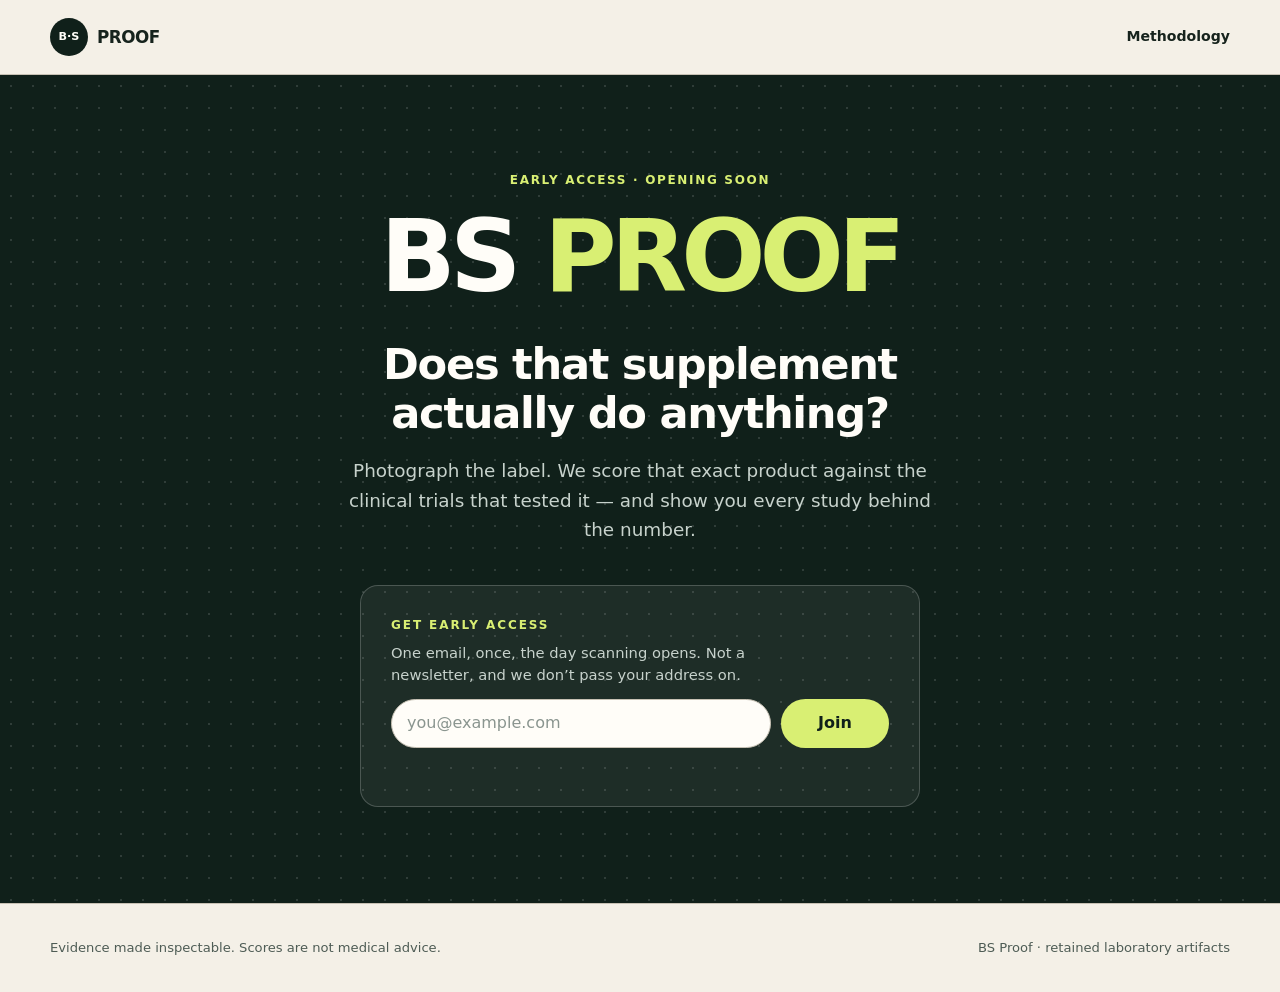
==== commit 11cffa4b: "style linked" ====
--- a/index.html
+++ b/index.html
@@ -2,7 +2,7 @@
 <html lang="en" data-lt-installed="true">
   <head>
     <meta http-equiv="content-type"  content="text/html; charset=UTF-8">
-    <link rel="stylesheet" href="BS-proof-copy_files/30bgkjkbtwdvt_-tLC.css" data-precedence="next">
+    <link rel="stylesheet" href="style.css" data-precedence="next">
     <link rel="preload" as="script" fetchpriority="low" href="BS-proof-copy_files/25kvgcvbp6c14_-tLC.js">
     <script src="BS-proof-copy_files/28fkf9f9btak4_-tLC.js" async=""></script>
     <script src="BS-proof-copy_files/19r55je6g1u4z_-tLC.js" async=""></script>
--- a/style.css
+++ b/style.css
@@ -0,0 +1,3371 @@
+:root {
+  --paper:#f4f0e7;
+  --paper-2:#e9e3d6;
+  --ink:#16231d;
+  --ink-soft:#4e5c55;
+  --night:#10201a;
+  --night-2:#193229;
+  --line:#c7c1b4;
+  --white:#fffdf8;
+  --coral:#d85d42;
+  --teal:#087769;
+  --blue:#315ca8;
+  --gold:#a06a00;
+  --teal-text:#087164;
+  --coral-text:#a44732;
+  --gold-text:#885a00;
+  --lime:#d9ef73;
+  --danger:#a92f24;
+  --radius:18px;
+  --shadow:0 18px 60px #141e181a
+}
+* {
+  box-sizing:border-box
+}
+html {
+  scroll-behavior:smooth
+}
+body {
+  min-height:100svh;
+  color:var(--ink);
+  background:var(--paper);
+  flex-direction:column;
+  margin:0;
+  font-family:Inter,ui-sans-serif,system-ui,-apple-system,BlinkMacSystemFont,Segoe UI,sans-serif;
+  line-height:1.55;
+  display:flex;
+  overflow-x:clip
+}
+body>main {
+  flex:1 0 auto
+}
+a {
+  color:inherit;
+  text-underline-offset:.2em
+}
+button,
+input {
+  font:inherit
+}
+button,
+a {
+  -webkit-tap-highlight-color:transparent
+}
+img,
+svg {
+  max-width:100%
+}
+h1,
+h2,
+h3,
+p {
+  overflow-wrap:anywhere
+}
+h1,
+h2,
+h3 {
+  letter-spacing:-.045em;
+  line-height:1.02
+}
+h1 {
+  margin:0;
+  font-size:clamp(3rem,8vw,7rem)
+}
+h2 {
+  margin:0;
+  font-size:clamp(2.1rem,5vw,4.5rem)
+}
+h3 {
+  margin:0;
+  font-size:1.35rem
+}
+p {
+  margin-block:0 1rem
+}
+:focus-visible {
+  outline:3px solid var(--coral);
+  outline-offset:4px
+}
+.shell {
+  width:min(1180px,100% - 40px);
+  margin-inline:auto
+}
+.section {
+  padding-block:clamp(72px,10vw,132px)
+}
+.section-tint {
+  background:var(--paper-2)
+}
+.section-dark {
+  background:var(--night);
+  color:var(--white)
+}
+.section-dark .eyebrow {
+  color:var(--lime)
+}
+.section-dark .telemetry-heading .eyebrow,
+.section-dark .model-card>.eyebrow {
+  color:var(--teal-text)
+}
+.section-dark .section-heading>p {
+  color:#bdc9c2
+}
+.eyebrow {
+  color:var(--teal-text);
+  letter-spacing:.16em;
+  text-transform:uppercase;
+  margin:0 0 .8rem;
+  font-size:.75rem;
+  font-weight:800
+}
+.sr-only {
+  clip:rect(0, 0, 0, 0);
+  white-space:nowrap;
+  border:0;
+  width:1px;
+  height:1px;
+  margin:-1px;
+  padding:0;
+  position:absolute;
+  overflow:hidden
+}
+.skip-link {
+  z-index:100;
+  color:var(--white);
+  background:var(--danger);
+  border-radius:8px;
+  padding:11px 16px;
+  position:fixed;
+  top:12px;
+  left:12px;
+  transform:translateY(-160%)
+}
+.skip-link:focus {
+  transform:translateY(0)
+}
+.site-header {
+  z-index:20;
+  background:var(--paper);
+  border-bottom:1px solid var(--line);
+  position:relative
+}
+.header-inner {
+  justify-content:space-between;
+  align-items:center;
+  gap:20px;
+  min-height:74px;
+  display:flex
+}
+.wordmark {
+  letter-spacing:-.03em;
+  text-transform:uppercase;
+  align-items:center;
+  gap:9px;
+  font-size:1.05rem;
+  font-weight:850;
+  text-decoration:none;
+  display:inline-flex
+}
+.wordmark-mark {
+  width:38px;
+  height:38px;
+  color:var(--white);
+  background:var(--night);
+  letter-spacing:0;
+  border-radius:50%;
+  place-items:center;
+  font-size:.7rem;
+  display:grid
+}
+.site-header nav {
+  gap:26px;
+  font-size:.88rem;
+  font-weight:700;
+  display:flex
+}
+.site-header nav a {
+  text-decoration:none
+}
+.site-header nav a:hover {
+  text-decoration:underline
+}
+.site-footer {
+  border-top:1px solid var(--line);
+  color:var(--ink-soft);
+  padding-block:34px;
+  font-size:.82rem
+}
+.footer-inner {
+  justify-content:space-between;
+  align-items:center;
+  gap:20px;
+  display:flex
+}
+.footer-inner p {
+  margin:0
+}
+.button {
+  cursor:pointer;
+  border:1px solid #0000;
+  border-radius:999px;
+  justify-content:center;
+  align-items:center;
+  gap:24px;
+  min-height:46px;
+  padding:11px 18px;
+  font-weight:800;
+  text-decoration:none;
+  display:inline-flex
+}
+.button-dark {
+  color:var(--white);
+  background:var(--night)
+}
+.button-dark:hover {
+  background:var(--night-2)
+}
+.button-light {
+  color:var(--night);
+  background:var(--lime)
+}
+.button-outline {
+  color:currentColor;
+  background:0 0;
+  border-color:currentColor
+}
+.back-link {
+  margin-top:24px;
+  font-weight:800;
+  display:inline-block
+}
+.home-hero {
+  color:var(--white);
+  background-color:var(--night);
+  background-image:radial-gradient(#ffffff21 1px,#0000 1px);
+  background-size:22px 22px;
+  padding:clamp(64px,9vw,112px) 0 0
+}
+.hero-grid {
+  grid-template-columns:minmax(0,1.3fr) minmax(280px,.7fr);
+  align-items:end;
+  gap:clamp(40px,8vw,110px);
+  display:grid
+}
+.hero-kicker {
+  color:var(--lime)
+}
+.home-hero h1 {
+  letter-spacing:-.085em;
+  font-size:clamp(5.5rem,16vw,12.5rem);
+  font-weight:900;
+  line-height:.72
+}
+.home-hero h1 em {
+  color:var(--lime);
+  font-style:normal
+}
+.hero-copy {
+  color:#c7d2cc;
+  padding-bottom:12px
+}
+.hero-lede {
+  color:var(--white);
+  letter-spacing:-.025em;
+  font-size:clamp(1.2rem,2vw,1.65rem);
+  line-height:1.3
+}
+.hero-copy .button {
+  margin-top:18px
+}
+.hero-ledger {
+  border:1px solid #ffffff38;
+  border-bottom:0;
+  grid-template-columns:repeat(4,1fr);
+  margin-top:clamp(65px,9vw,120px);
+  display:grid
+}
+.hero-ledger>div {
+  border-right:1px solid #ffffff38;
+  flex-direction:column;
+  justify-content:center;
+  min-height:120px;
+  padding:22px;
+  display:flex
+}
+.hero-ledger>div:last-child {
+  border:0
+}
+.hero-ledger strong {
+  font-size:2.4rem;
+  line-height:1
+}
+.hero-ledger span {
+  color:#b6c3bc;
+  text-transform:uppercase;
+  letter-spacing:.12em;
+  font-size:.78rem
+}
+.section-heading {
+  margin-bottom:36px
+}
+.split-heading {
+  grid-template-columns:minmax(0,1fr) minmax(260px,.45fr);
+  align-items:end;
+  gap:50px;
+  display:grid
+}
+.split-heading>p {
+  color:var(--ink-soft);
+  margin:0
+}
+.run-grid {
+  grid-template-columns:repeat(auto-fit,minmax(min(100%,360px),1fr));
+  gap:24px;
+  display:grid
+}
+.run-groups,
+.run-group {
+  gap:22px;
+  display:grid
+}
+.run-groups {
+  gap:44px
+}
+.run-group-heading {
+  border-bottom:1px solid var(--line);
+  grid-template-columns:auto 1fr auto;
+  align-items:baseline;
+  gap:16px;
+  padding-bottom:12px;
+  display:grid
+}
+.run-group-heading span {
+  color:var(--ink-soft);
+  text-transform:uppercase;
+  letter-spacing:.09em;
+  font-size:.68rem;
+  font-weight:800
+}
+.run-group-heading h3 {
+  letter-spacing:-.02em;
+  overflow-wrap:anywhere;
+  font-family:ui-monospace,SFMono-Regular,Menlo,monospace;
+  font-size:.95rem
+}
+.run-card {
+  background:var(--white);
+  border:1px solid var(--line);
+  border-radius:var(--radius);
+  min-height:500px;
+  box-shadow:var(--shadow);
+  flex-direction:column;
+  justify-content:space-between;
+  gap:28px;
+  padding:clamp(24px,4vw,38px);
+  display:flex
+}
+.run-card-topline,
+.hero-status-row {
+  color:var(--ink-soft);
+  flex-wrap:wrap;
+  align-items:center;
+  gap:14px;
+  font-size:.82rem;
+  display:flex
+}
+.run-hero .hero-status-row {
+  color:#bdc9c2
+}
+.run-card h2 {
+  font-size:clamp(2.5rem,5vw,4.2rem)
+}
+.run-deck {
+  color:var(--ink-soft)
+}
+.compact-stats {
+  border-block:1px solid var(--line);
+  grid-template-columns:repeat(4,minmax(0,1fr));
+  margin:0;
+  padding:18px 0;
+  display:grid
+}
+.compact-stats div {
+  border-right:1px solid var(--line);
+  min-width:0;
+  padding-inline:12px
+}
+.compact-stats div:first-child {
+  padding-left:0
+}
+.compact-stats div:last-child {
+  border:0
+}
+.compact-stats dt {
+  color:var(--ink-soft);
+  text-transform:uppercase;
+  letter-spacing:.1em;
+  font-size:.7rem
+}
+.compact-stats dd {
+  overflow-wrap:anywhere;
+  margin:4px 0 0;
+  font-weight:850
+}
+.status-badge {
+  letter-spacing:.08em;
+  text-transform:uppercase;
+  border:1px solid;
+  border-radius:999px;
+  align-items:center;
+  gap:7px;
+  width:fit-content;
+  padding:5px 10px;
+  font-size:.68rem;
+  font-weight:900;
+  display:inline-flex
+}
+.status-badge>span {
+  background:currentColor;
+  border-radius:50%;
+  width:7px;
+  height:7px
+}
+.status-positive {
+  color:#04604d;
+  background:#e0f4e9
+}
+.status-warning {
+  color:#805500;
+  background:#fff1c7
+}
+.status-danger {
+  color:var(--danger);
+  background:#ffe2dc
+}
+.methodology-promo {
+  border-top:1px solid var(--line);
+  grid-template-columns:.35fr 1fr;
+  gap:50px;
+  display:grid
+}
+.methodology-promo>div {
+  max-width:800px
+}
+.methodology-promo p:not(.eyebrow) {
+  max-width:680px;
+  color:var(--ink-soft);
+  font-size:1.2rem
+}
+.methodology-promo a {
+  font-weight:800
+}
+.breadcrumbs {
+  color:var(--ink-soft);
+  flex-wrap:wrap;
+  gap:10px;
+  margin-bottom:46px;
+  font-size:.78rem;
+  font-weight:700;
+  display:flex
+}
+.breadcrumbs-light {
+  color:#becbc4
+}
+.run-hero {
+  color:var(--white);
+  background:var(--night);
+  padding:38px 0 0
+}
+.run-hero-grid {
+  grid-template-columns:1fr .8fr;
+  align-items:end;
+  gap:60px;
+  display:grid
+}
+.run-hero h1 {
+  color:var(--lime)
+}
+.run-hero-grid>div:first-child>p:last-child {
+  color:#bdc9c2;
+  max-width:660px;
+  font-size:1.1rem
+}
+.run-hero .eyebrow {
+  color:var(--lime);
+  margin-top:24px
+}
+.run-hero-stats {
+  border:1px solid #ffffff38;
+  grid-template-columns:repeat(2,1fr);
+  margin:0;
+  display:grid
+}
+.run-hero-stats>div {
+  border-bottom:1px solid #ffffff38;
+  border-right:1px solid #ffffff38;
+  flex-direction:column;
+  justify-content:space-between;
+  min-height:125px;
+  padding:20px;
+  display:flex
+}
+.run-hero-stats>div:nth-child(2n) {
+  border-right:0
+}
+.run-hero-stats>div:nth-last-child(-n+2) {
+  border-bottom:0
+}
+.run-hero-stats dt {
+  color:#b8c5bf;
+  text-transform:uppercase;
+  letter-spacing:.09em;
+  font-size:.75rem
+}
+.run-hero-stats dd {
+  margin:0;
+  font-size:2.8rem;
+  font-weight:850;
+  line-height:1
+}
+.provenance-strip {
+  border-top:1px solid #ffffff38;
+  grid-template-columns:repeat(4,minmax(0,1fr));
+  margin-top:55px;
+  display:grid
+}
+.provenance-strip span {
+  color:#aebcb5;
+  text-transform:uppercase;
+  letter-spacing:.08em;
+  border-right:1px solid #ffffff38;
+  min-width:0;
+  padding:20px;
+  font-size:.73rem
+}
+.provenance-strip span:first-child {
+  padding-left:0
+}
+.provenance-strip span:last-child {
+  border:0
+}
+.provenance-strip strong {
+  color:var(--white);
+  text-transform:none;
+  letter-spacing:0;
+  overflow-wrap:anywhere;
+  margin-top:4px;
+  font-size:.8rem;
+  display:block
+}
+.section-nav {
+  z-index:10;
+  border-bottom:1px solid var(--line);
+  -webkit-backdrop-filter:blur(10px);
+  backdrop-filter:blur(10px);
+  background:#f4f0e7f5;
+  position:sticky;
+  top:0
+}
+.section-nav .shell {
+  scrollbar-width:thin;
+  gap:28px;
+  display:flex;
+  overflow-x:auto
+}
+.section-nav a {
+  flex:none;
+  padding:16px 0;
+  font-size:.78rem;
+  font-weight:800;
+  text-decoration:none
+}
+.notice {
+  border:1px solid var(--line);
+  border-left:5px solid var(--teal);
+  background:var(--white);
+  gap:18px;
+  margin:24px 0 38px;
+  padding:18px 20px;
+  display:flex
+}
+.notice strong {
+  flex:none
+}
+.notice span {
+  color:var(--ink-soft)
+}
+.scatter-card,
+.histogram-card,
+.corpus-list-card,
+.telemetry-card,
+.model-card {
+  background:var(--white);
+  border:1px solid var(--line);
+  border-radius:var(--radius);
+  padding:clamp(20px,4vw,34px)
+}
+.scatter-card {
+  margin-bottom:32px
+}
+.chart-heading {
+  justify-content:space-between;
+  align-items:end;
+  gap:30px;
+  margin-bottom:24px;
+  display:flex
+}
+.chart-heading p {
+  max-width:360px;
+  color:var(--ink-soft);
+  margin:0;
+  font-size:.85rem
+}
+.chart-heading .eyebrow {
+  color:var(--teal);
+  margin-bottom:6px
+}
+.chart-heading h3 {
+  font-size:1.8rem
+}
+.scatter {
+  width:100%;
+  min-height:260px
+}
+.grid-line {
+  stroke:#d8d3c9;
+  stroke-width:1px
+}
+.zero-line {
+  stroke:#63736b;
+  stroke-width:1.5px
+}
+.axis-tick {
+  fill:#68746e;
+  font-size:10px
+}
+.axis-label {
+  fill:#34443c;
+  font-size:11px;
+  font-weight:700
+}
+.scatter-hit-target {
+  fill:#0000;
+  stroke:none;
+  pointer-events:all
+}
+.scatter-point {
+  fill:var(--coral);
+  fill-opacity:.72;
+  stroke:var(--danger);
+  stroke-width:1.5px;
+  pointer-events:none;
+  transform-box:fill-box;
+  transform-origin:50%;
+  transition:fill-opacity .16s,transform .16s
+}
+.scatter-link:hover .scatter-point,
+.scatter-link:focus-visible .scatter-point {
+  fill-opacity:1;
+  stroke:var(--ink);
+  stroke-width:3px;
+  transform:scale(1.15)
+}
+.chart-note {
+  color:var(--ink-soft);
+  margin:12px 0 0;
+  font-size:.78rem
+}
+.explorer-controls {
+  grid-template-columns:1fr auto;
+  align-items:end;
+  gap:24px;
+  display:grid
+}
+.search-field {
+  color:var(--ink-soft);
+  text-transform:uppercase;
+  letter-spacing:.08em;
+  gap:8px;
+  font-size:.76rem;
+  font-weight:800;
+  display:grid
+}
+.search-field input {
+  width:100%;
+  min-height:48px;
+  color:var(--ink);
+  background:var(--white);
+  border:1px solid var(--line);
+  text-transform:none;
+  letter-spacing:0;
+  border-radius:10px;
+  padding:10px 14px
+}
+.segmented-control {
+  background:var(--paper-2);
+  border:0;
+  border-radius:999px;
+  gap:5px;
+  margin:0;
+  padding:4px;
+  display:flex
+}
+.segmented-control legend {
+  clip:rect(0, 0, 0, 0);
+  width:1px;
+  height:1px;
+  position:absolute;
+  overflow:hidden
+}
+.segmented-control button {
+  min-height:44px;
+  color:var(--ink);
+  cursor:pointer;
+  background:0 0;
+  border:0;
+  border-radius:999px;
+  padding:8px 13px
+}
+.segmented-control button[aria-pressed=true] {
+  color:var(--white);
+  background:var(--night)
+}
+.result-count {
+  color:var(--ink-soft);
+  margin:18px 0;
+  font-size:.82rem
+}
+.outcome-grid {
+  grid-template-columns:repeat(2,minmax(0,1fr));
+  gap:18px;
+  display:grid
+}
+.outcome-card {
+  background:var(--white);
+  border:1px solid var(--line);
+  border-radius:var(--radius);
+  flex-direction:column;
+  gap:16px;
+  min-width:0;
+  padding:26px;
+  transition:box-shadow .16s,border-color .16s,transform .16s;
+  display:flex
+}
+.outcome-card:hover {
+  border-color:var(--ink-soft);
+  box-shadow:var(--shadow);
+  transform:translateY(-2px)
+}
+.outcome-card.outcome-gated {
+  background:var(--paper)
+}
+.outcome-card.outcome-gated .ring-plot {
+  opacity:.75
+}
+.outcome-gated {
+  background:#ebe7df
+}
+.outcome-heading {
+  justify-content:space-between;
+  align-items:start;
+  gap:18px;
+  display:flex
+}
+.outcome-heading h3 {
+  font-size:1.5rem
+}
+.outcome-state {
+  border:1px solid var(--line);
+  background:var(--paper);
+  max-width:150px;
+  color:var(--ink-soft);
+  text-align:right;
+  text-transform:uppercase;
+  letter-spacing:.07em;
+  border-radius:999px;
+  flex:none;
+  padding:4px 10px;
+  font-size:.66rem;
+  font-weight:800
+}
+[data-outcome-state=scored] .outcome-state {
+  border-color:var(--ink-soft);
+  color:var(--ink)
+}
+.outcome-verdict {
+  min-height:3em;
+  margin:0;
+  font-size:.92rem;
+  font-weight:750
+}
+.outcome-footer {
+  border-top:1px solid var(--line);
+  color:var(--ink-soft);
+  justify-content:space-between;
+  gap:18px;
+  padding-top:15px;
+  font-size:.78rem;
+  display:flex
+}
+.outcome-footer a {
+  color:var(--ink);
+  font-weight:850
+}
+.ring-score {
+  grid-template-columns:218px 1fr;
+  align-items:center;
+  gap:28px;
+  margin:0;
+  display:grid
+}
+.ring-score-compact {
+  grid-template-columns:164px 1fr;
+  gap:18px
+}
+.ring-plot {
+  aspect-ratio:1;
+  width:100%;
+  max-width:218px;
+  margin-inline:auto;
+  position:relative
+}
+.ring-plot svg {
+  width:100%;
+  height:100%
+}
+.ring-track {
+  fill:none;
+  stroke:#e2dccf;
+  stroke-width:3px
+}
+.ring-coverage {
+  fill:none;
+  stroke:var(--ink-soft);
+  stroke-width:3px;
+  stroke-linecap:round;
+  opacity:.5
+}
+.ring-quantity {
+  fill:none;
+  stroke:var(--gold);
+  stroke-width:8px;
+  stroke-linecap:round
+}
+.ring-verdict {
+  fill:none;
+  stroke-width:8px;
+  stroke-linecap:round
+}
+.ring-positive {
+  stroke:var(--teal)
+}
+.ring-negative {
+  stroke:var(--coral)
+}
+.ring-zero-marker {
+  fill:var(--ink-soft);
+  stroke:var(--white);
+  stroke-width:1.5px
+}
+.ring-center {
+  text-align:center;
+  place-content:center;
+  display:grid;
+  position:absolute;
+  inset:0
+}
+.ring-center strong {
+  letter-spacing:-.02em;
+  font-size:clamp(1.9rem,4vw,3rem);
+  line-height:.9
+}
+.ring-center span {
+  color:var(--ink-soft);
+  text-transform:uppercase;
+  letter-spacing:.1em;
+  margin-top:4px;
+  font-size:.62rem
+}
+.ring-signed {
+  background:var(--paper-2);
+  color:var(--ink-soft);
+  border-radius:999px;
+  margin-top:6px;
+  padding:1px 8px;
+  font-size:.66rem;
+  font-style:normal;
+  font-weight:800;
+  display:inline-block
+}
+.ring-signed.signed-positive {
+  background:var(--teal);
+  color:var(--white)
+}
+.ring-signed.signed-negative {
+  background:var(--coral);
+  color:var(--white)
+}
+.ring-direction {
+  color:var(--ink-soft);
+  text-transform:uppercase;
+  letter-spacing:.05em;
+  justify-content:space-between;
+  font-size:.56rem;
+  font-weight:800;
+  display:flex;
+  position:absolute;
+  bottom:2%;
+  left:7%;
+  right:7%
+}
+.ring-score-compact .ring-direction {
+  display:none
+}
+.ring-score-compact .ring-center strong {
+  font-size:1.65rem
+}
+.ring-score-compact .ring-center span {
+  margin-top:2px;
+  font-size:.55rem
+}
+.ring-score-compact .ring-signed {
+  margin-top:3px;
+  padding:0 6px;
+  font-size:.56rem
+}
+.arc-readout {
+  gap:7px;
+  min-width:0;
+  display:grid
+}
+.arc-line {
+  background:var(--paper);
+  color:var(--ink);
+  border-radius:8px;
+  justify-content:space-between;
+  align-items:baseline;
+  gap:12px;
+  padding:5px 8px;
+  font-size:.78rem;
+  font-weight:800;
+  display:flex
+}
+.arc-line>span:last-child {
+  text-align:right
+}
+.arc-line small {
+  color:var(--ink-soft);
+  font-size:.66rem;
+  font-weight:650;
+  display:block
+}
+.arc-label {
+  color:var(--ink);
+  align-items:center;
+  gap:8px;
+  display:inline-flex
+}
+.arc-ring-index {
+  border:1.5px solid var(--ink-soft);
+  width:16px;
+  height:16px;
+  color:var(--ink-soft);
+  border-radius:50%;
+  place-content:center;
+  font-size:.6rem;
+  font-style:normal;
+  font-weight:800;
+  display:inline-grid
+}
+.arc-value.value-positive {
+  color:var(--teal-text)
+}
+.arc-value.value-negative {
+  color:var(--coral-text)
+}
+.gated-caption {
+  color:var(--ink-soft);
+  font-size:.8rem
+}
+.evidence-summary-grid {
+  background:var(--night);
+  color:var(--white);
+  border-radius:var(--radius);
+  grid-template-columns:repeat(4,1fr);
+  margin-bottom:24px;
+  display:grid;
+  overflow:hidden
+}
+.evidence-summary-grid>div {
+  border-right:1px solid #fff3;
+  flex-direction:column;
+  justify-content:space-between;
+  min-height:110px;
+  padding:20px;
+  display:flex
+}
+.evidence-summary-grid>div:last-child {
+  border:0
+}
+.evidence-summary-grid span {
+  color:#b9c5bf;
+  text-transform:uppercase;
+  letter-spacing:.08em;
+  font-size:.72rem
+}
+.evidence-summary-grid strong {
+  font-size:2.4rem
+}
+.corpus-explorer {
+  gap:24px;
+  display:grid
+}
+.histogram {
+  border-bottom:1px solid var(--line);
+  align-items:end;
+  gap:3px;
+  height:230px;
+  padding-top:24px;
+  display:flex
+}
+.histogram-column {
+  flex-direction:column;
+  flex:1 1 0;
+  justify-content:end;
+  align-items:center;
+  min-width:0;
+  height:100%;
+  display:flex;
+  position:relative
+}
+.histogram-bar {
+  background:var(--teal);
+  border-radius:3px 3px 0 0;
+  width:100%;
+  min-width:2px;
+  max-width:24px
+}
+.histogram-count {
+  color:var(--ink-soft);
+  font-size:.62rem
+}
+.histogram-year {
+  transform-origin:top;
+  font-size:.58rem;
+  position:absolute;
+  top:calc(100% + 5px);
+  left:50%;
+  transform:translate(-50%)rotate(-45deg)
+}
+.histogram-card .chart-note {
+  margin-top:42px
+}
+.corpus-list-card {
+  margin-top:12px
+}
+.corpus-list-header {
+  grid-template-columns:1fr auto;
+  align-items:end;
+  gap:24px;
+  display:grid
+}
+.corpus-list-header p {
+  color:var(--ink-soft);
+  margin:0
+}
+.study-list {
+  border-top:1px solid var(--line);
+  max-height:650px;
+  margin:30px 0 0;
+  padding:0;
+  list-style:none;
+  overflow-y:auto
+}
+.study-list li {
+  border-bottom:1px solid var(--line);
+  padding:20px 5px
+}
+.study-list li>p {
+  margin:7px 0;
+  font-weight:720
+}
+.study-meta,
+.study-links {
+  color:var(--ink-soft);
+  flex-wrap:wrap;
+  gap:10px 16px;
+  font-size:.7rem;
+  display:flex
+}
+.study-links a {
+  color:var(--teal);
+  font-weight:850
+}
+.quality-flag {
+  color:#755000;
+  font-weight:800
+}
+.quality-flag-danger {
+  color:var(--danger)
+}
+.validity-panel {
+  border-radius:var(--radius);
+  background:#fff0ed;
+  border:1px solid #d99b90;
+  grid-template-columns:.65fr 1fr;
+  gap:24px 50px;
+  margin-bottom:24px;
+  padding:clamp(24px,4vw,40px);
+  display:grid
+}
+.validity-panel>div {
+  align-content:start;
+  gap:16px;
+  display:grid
+}
+.validity-panel>p {
+  color:var(--ink-soft);
+  font-size:1.05rem
+}
+.validity-panel ul {
+  columns:2;
+  grid-column:1/-1;
+  margin:0;
+  padding-left:22px
+}
+.quality-grid {
+  grid-template-columns:repeat(3,minmax(0,1fr));
+  gap:18px;
+  display:grid
+}
+.quality-grid article {
+  background:var(--white);
+  border:1px solid var(--line);
+  border-radius:var(--radius);
+  padding:26px
+}
+.quality-grid article>p:last-child {
+  color:var(--ink-soft)
+}
+.detail-list {
+  gap:0;
+  margin:18px 0 0;
+  display:grid
+}
+.detail-list>div {
+  border-top:1px solid var(--line);
+  grid-template-columns:minmax(110px,.45fr) 1fr;
+  gap:16px;
+  padding:10px 0;
+  display:grid
+}
+.detail-list dt {
+  color:var(--ink-soft);
+  font-size:.76rem
+}
+.detail-list dd {
+  overflow-wrap:anywhere;
+  margin:0;
+  font-weight:750
+}
+.table-card {
+  background:var(--white);
+  border:1px solid var(--line);
+  border-radius:var(--radius);
+  margin-top:24px;
+  overflow-x:auto
+}
+table {
+  border-collapse:collapse;
+  width:100%;
+  font-size:.86rem
+}
+caption {
+  text-align:left;
+  padding:20px;
+  font-size:1.1rem;
+  font-weight:850
+}
+th,
+td {
+  border-top:1px solid var(--line);
+  text-align:left;
+  vertical-align:top;
+  padding:13px 18px
+}
+thead th {
+  color:var(--ink-soft);
+  text-transform:uppercase;
+  letter-spacing:.08em;
+  font-size:.7rem
+}
+.limitations {
+  border:1px solid var(--line);
+  border-radius:var(--radius);
+  margin-top:24px;
+  padding:24px
+}
+.limitations ul {
+  columns:2;
+  padding-left:22px
+}
+.telemetry-card {
+  color:var(--ink)
+}
+.telemetry-heading {
+  justify-content:space-between;
+  align-items:center;
+  gap:20px;
+  display:flex
+}
+.telemetry-heading h3 {
+  font-size:2.2rem
+}
+.telemetry-explanation {
+  max-width:780px;
+  color:var(--ink-soft)
+}
+.metric-grid {
+  border:1px solid var(--line);
+  grid-template-columns:repeat(4,minmax(0,1fr));
+  margin:26px 0 0;
+  display:grid
+}
+.metric-grid>div {
+  border-right:1px solid var(--line);
+  border-bottom:1px solid var(--line);
+  flex-direction:column;
+  justify-content:space-between;
+  min-height:105px;
+  padding:16px;
+  display:flex
+}
+.metric-grid>div:nth-child(4n) {
+  border-right:0
+}
+.metric-grid>div:nth-last-child(-n+4) {
+  border-bottom:0
+}
+.metric-grid dt {
+  color:var(--ink-soft);
+  text-transform:uppercase;
+  letter-spacing:.07em;
+  font-size:.68rem
+}
+.metric-grid dd {
+  overflow-wrap:anywhere;
+  margin:0;
+  font-size:1.35rem;
+  font-weight:850
+}
+.model-card {
+  color:var(--ink);
+  margin-top:24px
+}
+.model-card .detail-list {
+  grid-template-columns:repeat(2,minmax(0,1fr));
+  gap:0 30px
+}
+.validated-empty {
+  gap:5px;
+  display:grid
+}
+.validated-empty strong {
+  color:var(--ink);
+  font-size:1.2rem
+}
+.agent-bars-card,
+.sr-progress-card {
+  background:var(--white);
+  border:1px solid var(--line);
+  border-radius:var(--radius);
+  margin:24px 0;
+  padding:clamp(20px,4vw,30px)
+}
+.agent-bars {
+  gap:12px;
+  display:grid
+}
+.agent-bar-row {
+  grid-template-columns:54px minmax(0,1fr) 100px;
+  align-items:center;
+  gap:14px;
+  font-size:.78rem;
+  display:grid
+}
+.agent-bar-row>span {
+  color:var(--ink-soft);
+  text-align:right
+}
+.agent-bar-track {
+  background:#f0beb4;
+  border-radius:999px;
+  height:18px;
+  position:relative;
+  overflow:hidden
+}
+.agent-bar-ok {
+  background:var(--teal);
+  border-radius:inherit;
+  height:100%;
+  display:block
+}
+.agent-bar-missing {
+  color:var(--ink-soft);
+  background:var(--paper-2);
+  place-items:center;
+  font-size:.65rem;
+  display:grid;
+  position:absolute;
+  inset:0
+}
+.sr-progress-card {
+  margin-bottom:24px
+}
+.sr-stages {
+  grid-template-columns:repeat(3,1fr);
+  gap:14px;
+  display:grid
+}
+.sr-stage {
+  background:var(--paper);
+  border-radius:12px;
+  gap:6px;
+  padding:20px;
+  display:grid
+}
+.sr-stage .sr-step {
+  color:var(--teal);
+  font-size:.7rem;
+  font-weight:900
+}
+.sr-stage strong {
+  font-size:2.4rem;
+  line-height:1
+}
+.sr-stage>span:not(.sr-step) {
+  color:var(--ink-soft);
+  text-transform:uppercase;
+  letter-spacing:.08em;
+  font-size:.72rem
+}
+.sr-track {
+  background:#d3cec4;
+  border-radius:999px;
+  height:7px;
+  margin-top:12px;
+  overflow:hidden
+}
+.sr-track i {
+  background:var(--coral);
+  border-radius:inherit;
+  height:100%;
+  display:block
+}
+.cost-pair {
+  grid-template-columns:repeat(2,1fr);
+  gap:14px;
+  margin-top:26px;
+  display:grid
+}
+.cost-pair article {
+  color:var(--white);
+  background:var(--night);
+  border-radius:14px;
+  padding:24px
+}
+.cost-pair article:nth-child(2) {
+  color:var(--ink);
+  background:var(--paper-2)
+}
+.cost-pair strong {
+  letter-spacing:-.05em;
+  overflow-wrap:anywhere;
+  margin-bottom:12px;
+  font-size:clamp(2rem,4vw,3.4rem);
+  line-height:1;
+  display:block
+}
+.cost-pair p:last-child {
+  color:#bdc9c2;
+  margin:0;
+  font-size:.8rem
+}
+.cost-pair article:nth-child(2) p:last-child {
+  color:var(--ink-soft)
+}
+.telemetry-metrics {
+  grid-template-columns:repeat(4,1fr)
+}
+.telemetry-split {
+  grid-template-columns:1.25fr .75fr;
+  gap:18px;
+  margin-top:24px;
+  display:grid
+}
+.token-card,
+.operation-card {
+  background:var(--paper);
+  border:1px solid var(--line);
+  border-radius:14px;
+  min-width:0;
+  margin:0;
+  padding:24px
+}
+.token-stack {
+  background:var(--paper-2);
+  border-radius:8px;
+  width:100%;
+  height:34px;
+  display:flex;
+  overflow:hidden
+}
+.token-stack span {
+  min-width:1px;
+  height:100%;
+  display:block
+}
+.token-fresh {
+  background:var(--coral)
+}
+.token-write {
+  background:var(--blue)
+}
+.token-read {
+  background:var(--teal)
+}
+.token-output {
+  background:var(--gold)
+}
+.missing-visual {
+  min-height:74px;
+  color:var(--ink-soft);
+  background:var(--paper-2);
+  border:1px dashed var(--line);
+  text-align:center;
+  border-radius:10px;
+  place-items:center;
+  padding:15px;
+  display:grid
+}
+.token-legend {
+  grid-template-columns:repeat(2,1fr);
+  gap:8px 18px;
+  margin:20px 0;
+  padding:0;
+  list-style:none;
+  display:grid
+}
+.token-legend li {
+  grid-template-columns:10px 1fr auto;
+  align-items:center;
+  gap:8px;
+  font-size:.72rem;
+  display:grid
+}
+.token-legend i {
+  border-radius:2px;
+  width:8px;
+  height:8px
+}
+.token-legend span {
+  color:var(--ink-soft)
+}
+.operation-card .detail-list>div {
+  grid-template-columns:1fr auto
+}
+.telemetry-breakdowns {
+  grid-template-columns:repeat(3,minmax(0,1fr));
+  gap:14px;
+  margin-top:24px;
+  display:grid
+}
+.breakdown-empty {
+  min-height:100px;
+  color:var(--ink-soft);
+  background:var(--paper);
+  border:1px dashed var(--line);
+  text-align:center;
+  border-radius:12px;
+  place-items:center;
+  margin:0;
+  padding:20px;
+  display:grid
+}
+.telemetry-table {
+  margin-top:24px
+}
+.mini-bar {
+  background:var(--paper-2);
+  border-radius:9px;
+  width:100%;
+  height:4px;
+  margin-top:5px;
+  display:block;
+  overflow:hidden
+}
+.mini-bar i {
+  background:var(--teal);
+  height:100%;
+  display:block
+}
+.mini-bar-cost i {
+  background:var(--coral)
+}
+.telemetry-notes {
+  grid-template-columns:repeat(2,1fr);
+  gap:18px;
+  margin-top:24px;
+  display:grid
+}
+.telemetry-notes p {
+  color:var(--ink-soft);
+  background:var(--paper);
+  border-left:4px solid var(--teal);
+  margin:0;
+  padding:18px;
+  font-size:.78rem
+}
+.report-disclosure {
+  background:var(--white);
+  border:1px solid var(--line);
+  border-radius:var(--radius);
+  margin-bottom:18px;
+  overflow:hidden
+}
+.report-disclosure summary {
+  cursor:pointer;
+  padding:20px 24px;
+  font-weight:850
+}
+.report-disclosure[open] summary {
+  border-bottom:1px solid var(--line)
+}
+.markdown-report {
+  max-width:900px;
+  padding:clamp(24px,5vw,52px)
+}
+.markdown-report h1 {
+  font-size:2.6rem
+}
+.markdown-report h2 {
+  margin:2em 0 .6em;
+  font-size:2rem
+}
+.markdown-report h3 {
+  margin:1.6em 0 .5em
+}
+.markdown-report pre {
+  background:var(--night);
+  max-width:100%;
+  color:var(--white);
+  border-radius:10px;
+  padding:16px;
+  overflow-x:auto
+}
+.markdown-report table {
+  max-width:100%;
+  display:block;
+  overflow-x:auto
+}
+.markdown-report blockquote {
+  border-left:4px solid var(--teal);
+  color:var(--ink-soft);
+  margin-inline:0;
+  padding-left:18px
+}
+.article-hero {
+  padding-block:clamp(60px,9vw,110px)
+}
+.article-hero h1 em {
+  color:var(--teal);
+  font-style:normal
+}
+.article-lede {
+  max-width:820px;
+  color:var(--ink-soft);
+  margin-top:30px;
+  font-size:clamp(1.15rem,2vw,1.55rem)
+}
+.methodology-layout {
+  grid-template-columns:220px minmax(0,1fr);
+  gap:70px;
+  padding-bottom:120px;
+  display:grid
+}
+.methodology-index {
+  border-top:1px solid var(--line);
+  align-self:start;
+  display:grid;
+  position:sticky;
+  top:90px
+}
+.methodology-index a {
+  border-bottom:1px solid var(--line);
+  padding:10px 0;
+  font-size:.8rem;
+  font-weight:750;
+  text-decoration:none
+}
+.methodology-article {
+  min-width:0
+}
+.methodology-article>section {
+  border-top:1px solid var(--line);
+  padding:20px 0 75px
+}
+.methodology-article h2 {
+  margin-bottom:24px
+}
+.methodology-article p,
+.methodology-article li {
+  max-width:760px;
+  color:var(--ink-soft);
+  font-size:1.04rem
+}
+.arc-method-grid {
+  grid-template-columns:repeat(2,1fr);
+  gap:12px;
+  margin:30px 0;
+  display:grid
+}
+.arc-method-grid>div {
+  background:var(--white);
+  border:1px solid var(--line);
+  border-radius:var(--radius);
+  padding:22px
+}
+.arc-method-grid span {
+  color:var(--teal);
+  font-size:.7rem;
+  font-weight:900
+}
+.arc-method-grid p {
+  margin:10px 0 0;
+  font-size:.85rem
+}
+.not-found {
+  align-content:center;
+  justify-items:start;
+  min-height:70vh;
+  display:grid
+}
+.not-found h1 {
+  font-size:clamp(3rem,8vw,7rem)
+}
+.outcome-detail-hero {
+  padding-block:40px 90px
+}
+.outcome-detail-grid {
+  grid-template-columns:minmax(0,1fr) minmax(320px,.65fr);
+  align-items:center;
+  gap:70px;
+  display:grid
+}
+.outcome-detail-grid h1 {
+  font-size:clamp(3rem,7vw,6rem)
+}
+.outcome-verdict-large {
+  color:var(--white);
+  background:var(--night);
+  margin-top:20px;
+  padding:9px 14px;
+  font-weight:850;
+  display:inline-block
+}
+.outcome-detail-body {
+  padding-bottom:120px
+}
+.outcome-detail-body>section {
+  border-top:1px solid var(--line);
+  padding-block:65px
+}
+.component-grid {
+  border:1px solid var(--line);
+  grid-template-columns:repeat(3,minmax(0,1fr));
+  margin:30px 0 0;
+  display:grid
+}
+.component-grid>div {
+  border-right:1px solid var(--line);
+  border-bottom:1px solid var(--line);
+  flex-direction:column;
+  justify-content:space-between;
+  min-height:125px;
+  padding:20px;
+  display:flex
+}
+.component-grid>div:nth-child(3n) {
+  border-right:0
+}
+.component-grid>div:nth-last-child(-n+3) {
+  border-bottom:0
+}
+.component-grid dt {
+  color:var(--ink-soft);
+  text-transform:uppercase;
+  letter-spacing:.08em;
+  font-size:.73rem
+}
+.component-grid dd {
+  overflow-wrap:anywhere;
+  margin:0;
+  font-size:2rem;
+  font-weight:850
+}
+.audit-grid {
+  border-top:1px solid var(--line);
+  grid-template-columns:repeat(2,minmax(0,1fr));
+  margin:28px 0 0;
+  display:grid
+}
+.audit-grid>div {
+  border-right:1px solid var(--line);
+  border-bottom:1px solid var(--line);
+  grid-template-columns:minmax(120px,.4fr) 1fr;
+  gap:16px;
+  min-width:0;
+  padding:14px 18px;
+  display:grid
+}
+.audit-grid>div:nth-child(2n) {
+  border-right:0
+}
+.audit-grid dt {
+  color:var(--ink-soft);
+  text-transform:uppercase;
+  letter-spacing:.07em;
+  font-size:.72rem
+}
+.audit-grid dd {
+  overflow-wrap:anywhere;
+  min-width:0;
+  margin:0;
+  font-weight:720
+}
+.code-heading {
+  letter-spacing:-.02em;
+  font-family:ui-monospace,SFMono-Regular,Menlo,monospace;
+  font-size:1rem
+}
+.empty-state {
+  color:var(--ink-soft);
+  background:var(--white);
+  border:1px dashed var(--line);
+  border-radius:var(--radius);
+  padding:32px
+}
+@media (max-width:900px) {
+  .hero-grid,
+  .run-hero-grid,
+  .split-heading,
+  .validity-panel,
+  .outcome-detail-grid {
+    grid-template-columns:1fr
+  }
+  .home-hero h1 {
+    font-size:clamp(5rem,23vw,10rem)
+  }
+  .hero-ledger,
+  .provenance-strip,
+  .evidence-summary-grid {
+    grid-template-columns:repeat(2,1fr)
+  }
+  .hero-ledger>div:nth-child(2),
+  .provenance-strip span:nth-child(2),
+  .evidence-summary-grid>div:nth-child(2) {
+    border-right:0
+  }
+  .hero-ledger>div:nth-child(-n+2),
+  .provenance-strip span:nth-child(-n+2),
+  .evidence-summary-grid>div:nth-child(-n+2) {
+    border-bottom:1px solid #ffffff38
+  }
+  .outcome-grid,
+  .quality-grid {
+    grid-template-columns:1fr
+  }
+  .metric-grid {
+    grid-template-columns:repeat(2,1fr)
+  }
+  .metric-grid>div:nth-child(2n),
+  .metric-grid>div:nth-child(4n) {
+    border-right:0
+  }
+  .metric-grid>div:nth-last-child(-n+4) {
+    border-bottom:1px solid var(--line)
+  }
+  .metric-grid>div:nth-last-child(-n+2) {
+    border-bottom:0
+  }
+  .methodology-layout {
+    grid-template-columns:1fr;
+    gap:35px
+  }
+  .methodology-index {
+    grid-template-columns:repeat(5,auto);
+    gap:20px;
+    position:static;
+    overflow-x:auto
+  }
+  .methodology-index a {
+    white-space:nowrap
+  }
+  .limitations ul,
+  .validity-panel ul {
+    columns:1
+  }
+  .telemetry-split,
+  .telemetry-breakdowns {
+    grid-template-columns:1fr
+  }
+}
+@media (max-width:620px) {
+  .shell {
+    width:min(100% - 24px,1180px)
+  }
+  .header-inner {
+    min-height:64px
+  }
+  .site-header nav {
+    gap:14px;
+    font-size:.78rem
+  }
+  .footer-inner,
+  .chart-heading,
+  .telemetry-heading,
+  .outcome-heading {
+    flex-direction:column;
+    align-items:start
+  }
+  .hero-grid {
+    gap:30px
+  }
+  .home-hero h1 {
+    font-size:clamp(4.2rem,25vw,7rem)
+  }
+  .hero-ledger {
+    grid-template-columns:1fr 1fr
+  }
+  .hero-ledger>div {
+    min-height:90px;
+    padding:15px
+  }
+  .hero-ledger strong {
+    font-size:1.8rem
+  }
+  .methodology-promo {
+    grid-template-columns:1fr;
+    gap:15px
+  }
+  .compact-stats {
+    grid-template-columns:repeat(2,1fr)
+  }
+  .compact-stats div:nth-child(2) {
+    border-right:0
+  }
+  .compact-stats div:nth-child(-n+2) {
+    border-bottom:1px solid var(--line);
+    padding-bottom:12px
+  }
+  .compact-stats div:nth-child(n+3) {
+    padding-top:12px
+  }
+  .run-hero-stats {
+    grid-template-columns:1fr 1fr
+  }
+  .run-hero-stats dd {
+    font-size:2rem
+  }
+  .provenance-strip {
+    grid-template-columns:1fr
+  }
+  .provenance-strip span,
+  .provenance-strip span:first-child {
+    border-bottom:1px solid #ffffff38;
+    border-right:0;
+    padding:14px 0
+  }
+  .explorer-controls {
+    grid-template-columns:1fr
+  }
+  .segmented-control {
+    width:100%
+  }
+  .segmented-control button {
+    flex:1
+  }
+  .outcome-card {
+    padding:19px
+  }
+  .outcome-state {
+    text-align:left
+  }
+  .ring-score,
+  .ring-score-compact {
+    grid-template-columns:1fr
+  }
+  .ring-score-compact .ring-plot {
+    max-width:180px
+  }
+  .arc-readout {
+    width:100%
+  }
+  .evidence-summary-grid {
+    grid-template-columns:repeat(2,1fr)
+  }
+  .corpus-list-header,
+  .metric-grid {
+    grid-template-columns:1fr
+  }
+  .metric-grid>div,
+  .metric-grid>div:nth-child(2n),
+  .metric-grid>div:nth-child(4n),
+  .metric-grid>div:nth-last-child(-n+4) {
+    border-right:0;
+    border-bottom:1px solid var(--line)
+  }
+  .metric-grid>div:last-child {
+    border-bottom:0
+  }
+  .model-card .detail-list,
+  .arc-method-grid,
+  .component-grid {
+    grid-template-columns:1fr
+  }
+  .component-grid>div,
+  .component-grid>div:nth-child(3n) {
+    border-right:0;
+    border-bottom:1px solid var(--line)
+  }
+  .component-grid>div:last-child {
+    border-bottom:0
+  }
+  .outcome-footer {
+    flex-direction:column;
+    align-items:start
+  }
+  .cost-pair,
+  .telemetry-notes,
+  .sr-stages {
+    grid-template-columns:1fr
+  }
+  .agent-bar-row {
+    grid-template-columns:42px minmax(0,1fr)
+  }
+  .agent-bar-row>span {
+    text-align:left;
+    grid-column:2
+  }
+  .audit-grid {
+    grid-template-columns:1fr
+  }
+  .audit-grid>div,
+  .audit-grid>div:nth-child(2n) {
+    border-right:0;
+    grid-template-columns:1fr
+  }
+}
+@media (prefers-reduced-motion:reduce) {
+  html {
+    scroll-behavior:auto
+  }
+  *,
+  :before,
+  :after {
+    scroll-behavior:auto!important;
+    transition-duration:.01ms!important;
+    animation-duration:.01ms!important
+  }
+}
+.outcome-more {
+  border:1px solid var(--line);
+  background:var(--paper);
+  border-radius:12px;
+  margin-top:12px
+}
+.outcome-more>summary {
+  cursor:pointer;
+  color:var(--ink);
+  padding:10px 14px;
+  font-size:.9rem;
+  font-weight:700
+}
+.outcome-more[open]>summary {
+  border-bottom:1px solid var(--line)
+}
+.outcome-breakdown {
+  gap:14px;
+  padding:14px;
+  display:grid
+}
+.breakdown-story {
+  color:var(--ink);
+  margin:0;
+  font-size:.92rem;
+  line-height:1.55
+}
+.breakdown-fallback,
+.extraction-fallback,
+.breakdown-empty {
+  color:var(--ink-soft);
+  background:var(--paper-2);
+  border-radius:10px;
+  margin:0;
+  padding:10px 12px;
+  font-size:.88rem
+}
+.breakdown-scroll {
+  max-width:100%;
+  overflow-x:auto
+}
+.breakdown-contributions {
+  border-collapse:collapse;
+  width:100%;
+  min-width:520px;
+  font-size:.85rem
+}
+.breakdown-contributions caption {
+  text-align:left;
+  color:var(--ink-soft);
+  padding-bottom:8px;
+  font-size:.8rem
+}
+.breakdown-contributions th,
+.breakdown-contributions td {
+  border-bottom:1px solid var(--line);
+  text-align:left;
+  vertical-align:top;
+  padding:6px 8px
+}
+.breakdown-contributions thead th {
+  text-transform:uppercase;
+  letter-spacing:.04em;
+  color:var(--ink-soft);
+  font-size:.72rem
+}
+.breakdown-contributions .contribution-study {
+  max-width:26ch;
+  font-weight:600
+}
+.breakdown-contributions .numeric {
+  text-align:right;
+  font-variant-numeric:tabular-nums;
+  white-space:nowrap
+}
+.points-negative {
+  color:var(--coral-text);
+  font-weight:700
+}
+.points-positive {
+  color:var(--teal-text);
+  font-weight:700
+}
+.route-chip {
+  white-space:nowrap;
+  border-radius:999px;
+  padding:2px 8px;
+  font-size:.72rem;
+  font-weight:700;
+  display:inline-block
+}
+.route-measured {
+  background:var(--teal);
+  color:var(--white)
+}
+.route-label {
+  background:var(--paper-2);
+  color:var(--ink-soft);
+  border:1px solid var(--line)
+}
+.breakdown-dose {
+  background:var(--white);
+  border:1px solid var(--line);
+  border-radius:10px;
+  grid-template-columns:repeat(auto-fit,minmax(160px,1fr));
+  gap:10px;
+  margin:0;
+  padding:10px 12px;
+  display:grid
+}
+.breakdown-dose dt {
+  text-transform:uppercase;
+  letter-spacing:.04em;
+  color:var(--ink-soft);
+  font-size:.72rem
+}
+.breakdown-dose dd {
+  margin:2px 0 0;
+  font-size:.88rem;
+  font-weight:650
+}
+.breakdown-form {
+  color:var(--ink-soft);
+  margin:0;
+  font-size:.85rem
+}
+.study-more {
+  margin-top:8px
+}
+.study-more>summary {
+  cursor:pointer;
+  color:var(--teal-text);
+  font-size:.85rem;
+  font-weight:700
+}
+.study-extraction {
+  gap:14px;
+  padding:12px 0 4px;
+  display:grid
+}
+.extraction-group h4 {
+  text-transform:uppercase;
+  letter-spacing:.05em;
+  color:var(--ink-soft);
+  margin:0 0 8px;
+  font-size:.82rem
+}
+.extraction-facts {
+  grid-template-columns:repeat(auto-fill,minmax(180px,1fr));
+  gap:8px 14px;
+  margin:0 0 8px;
+  display:grid
+}
+.extraction-facts dt {
+  color:var(--ink-soft);
+  font-size:.72rem
+}
+.extraction-facts dd {
+  margin:1px 0 0;
+  font-size:.86rem;
+  font-weight:600
+}
+.extraction-claims {
+  gap:10px;
+  margin:0;
+  padding:0;
+  list-style:none;
+  display:grid
+}
+.extraction-claims li {
+  background:var(--white);
+  border:1px solid var(--line);
+  border-radius:10px;
+  padding:10px 12px
+}
+.extraction-claims li.claim-discarded {
+  opacity:.62
+}
+.claim-line {
+  flex-wrap:wrap;
+  align-items:baseline;
+  gap:8px;
+  font-size:.88rem;
+  display:flex
+}
+.claim-mapped {
+  color:var(--teal-text);
+  font-size:.78rem;
+  font-weight:650
+}
+.claim-mapped.claim-unmapped {
+  color:var(--ink-soft)
+}
+.claim-numbers {
+  color:var(--ink-soft);
+  font-variant-numeric:tabular-nums;
+  margin:4px 0 0;
+  font-size:.8rem
+}
+.direction-chip {
+  border:1px solid var(--line);
+  background:var(--paper-2);
+  color:var(--ink);
+  border-radius:999px;
+  padding:1px 8px;
+  font-size:.72rem;
+  font-weight:700;
+  display:inline-block
+}
+.direction-benefit {
+  border-color:var(--teal);
+  color:var(--teal-text)
+}
+.direction-harm {
+  border-color:var(--danger);
+  color:var(--danger)
+}
+.direction-null_effect {
+  color:var(--ink-soft)
+}
+.evidence-quotes {
+  gap:6px;
+  display:grid
+}
+.evidence-quote {
+  border-left:3px solid var(--gold);
+  background:var(--white);
+  color:var(--ink);
+  border-radius:0 8px 8px 0;
+  margin:6px 0 0;
+  padding:8px 12px;
+  font-size:.84rem;
+  font-style:italic
+}
+.method-example {
+  background:var(--white);
+  border:1px solid var(--line);
+  border-left:4px solid var(--teal);
+  border-radius:0 12px 12px 0;
+  margin:14px 0;
+  padding:14px 18px;
+  font-size:.95rem;
+  line-height:1.6
+}
+.method-example em {
+  font-style:normal;
+  font-weight:800
+}
+.methodology-article h3 {
+  margin:22px 0 6px;
+  font-size:1.05rem
+}
+.la {
+  padding-block:clamp(40px,6vw,72px)
+}
+.la-intro {
+  max-width:760px;
+  margin-bottom:34px
+}
+.la-lede {
+  color:var(--ink-soft);
+  margin:0;
+  font-size:1.1rem
+}
+.la-drop {
+  border:2px dashed var(--line);
+  border-radius:var(--radius);
+  background:var(--white);
+  text-align:center;
+  justify-items:center;
+  gap:18px;
+  padding:clamp(28px,5vw,52px);
+  transition:border-color .12s,background .12s;
+  display:grid
+}
+.la-drop.is-dragging {
+  border-color:var(--teal);
+  background:var(--paper-2)
+}
+.la-drop.is-busy {
+  opacity:.75
+}
+.la-drop-art {
+  color:var(--line)
+}
+.la-input {
+  clip:rect(0 0 0 0);
+  white-space:nowrap;
+  border:0;
+  width:1px;
+  height:1px;
+  margin:-1px;
+  padding:0;
+  position:absolute;
+  overflow:hidden
+}
+.la-input:focus-visible+.la-preview,
+.la-input:focus-visible~.la-drop-copy .button {
+  outline:3px solid var(--coral);
+  outline-offset:4px
+}
+.la-preview {
+  border:1px solid var(--line);
+  border-radius:12px;
+  max-height:320px
+}
+.la-drop-copy {
+  justify-items:center;
+  gap:10px;
+  display:grid
+}
+.la-drop-copy>span {
+  color:var(--ink-soft);
+  font-size:.84rem
+}
+.la-drop-copy .button {
+  min-height:46px
+}
+.la-stage {
+  color:var(--teal-text);
+  margin:0;
+  font-size:.9rem;
+  font-weight:700
+}
+.la-alert {
+  border:1px solid var(--line);
+  border-left:5px solid var(--line);
+  background:var(--white);
+  color:var(--ink);
+  gap:4px;
+  margin-top:22px;
+  padding:16px 18px;
+  display:grid
+}
+.la-alert span {
+  color:var(--ink-soft);
+  font-size:.9rem
+}
+.la-alert-warn {
+  border-left-color:var(--gold)
+}
+.la-alert-bad {
+  border-left-color:var(--danger)
+}
+.la-alert-ok {
+  border-left-color:var(--teal)
+}
+.la-result {
+  gap:22px;
+  margin-top:30px;
+  display:grid
+}
+.la-read {
+  border:1px solid var(--line);
+  border-radius:var(--radius);
+  background:var(--paper-2);
+  color:var(--ink);
+  padding:20px 22px
+}
+.la-read h3 {
+  margin-bottom:14px;
+  font-size:1.05rem
+}
+.la-read-grid {
+  grid-template-columns:repeat(auto-fit,minmax(150px,1fr));
+  gap:16px 22px;
+  margin:0;
+  display:grid
+}
+.la-read-grid dt {
+  color:var(--ink-soft);
+  text-transform:uppercase;
+  letter-spacing:.1em;
+  font-size:.68rem;
+  font-weight:800
+}
+.la-read-grid dd {
+  overflow-wrap:anywhere;
+  margin:2px 0 0;
+  font-weight:700
+}
+.la-spans {
+  color:var(--ink-soft);
+  margin:16px 0 0;
+  font-size:.82rem;
+  font-style:italic
+}
+.la-dim {
+  color:var(--ink-soft);
+  font-weight:400
+}
+.la-empty {
+  border:1px solid var(--line);
+  border-radius:var(--radius);
+  background:var(--white);
+  color:var(--ink);
+  gap:8px;
+  padding:26px 24px;
+  display:grid
+}
+.la-empty>strong {
+  font-size:1.15rem
+}
+.la-empty>span {
+  color:var(--ink-soft)
+}
+.la-census {
+  border-top:1px solid var(--line);
+  gap:12px;
+  margin-top:4px;
+  padding-top:16px;
+  display:grid
+}
+.la-census-tag {
+  letter-spacing:.1em;
+  text-transform:uppercase;
+  color:var(--ink-soft);
+  border:1px solid var(--line);
+  border-radius:999px;
+  justify-self:start;
+  padding:3px 10px;
+  font-size:.65rem;
+  font-weight:800
+}
+.la-census-figures {
+  flex-wrap:wrap;
+  gap:14px 36px;
+  display:flex
+}
+.la-census-figure {
+  gap:2px;
+  display:grid
+}
+.la-census-figure strong {
+  letter-spacing:-.04em;
+  color:var(--teal-text);
+  font-variant-numeric:tabular-nums;
+  font-size:2rem;
+  font-weight:900;
+  line-height:1
+}
+.la-census-figure span {
+  letter-spacing:.06em;
+  text-transform:uppercase;
+  color:var(--ink-soft);
+  font-size:.72rem;
+  font-weight:700
+}
+.la-rows {
+  gap:16px;
+  display:grid
+}
+.la-row {
+  border:1px solid var(--line);
+  border-radius:var(--radius);
+  background:var(--white);
+  color:var(--ink);
+  padding:20px 22px
+}
+.la-row-head {
+  flex-wrap:wrap;
+  justify-content:space-between;
+  align-items:flex-start;
+  gap:16px;
+  display:flex
+}
+.la-row-head h3 {
+  font-size:1.2rem
+}
+.la-verdict {
+  color:var(--ink-soft);
+  margin:4px 0 0;
+  font-size:.9rem
+}
+.la-score {
+  align-items:baseline;
+  gap:6px;
+  display:flex
+}
+.la-score strong {
+  letter-spacing:-.05em;
+  font-size:2.6rem;
+  font-weight:900;
+  line-height:1
+}
+.la-score span {
+  color:var(--ink-soft);
+  font-size:.85rem;
+  font-weight:700
+}
+.la-arcs {
+  grid-template-columns:repeat(auto-fit,minmax(190px,1fr));
+  gap:18px;
+  margin-top:20px;
+  display:grid
+}
+.la-arc {
+  gap:6px;
+  display:grid
+}
+.la-arc-head {
+  justify-content:space-between;
+  align-items:baseline;
+  gap:10px;
+  display:flex
+}
+.la-arc-label {
+  color:var(--ink-soft);
+  text-transform:uppercase;
+  letter-spacing:.08em;
+  font-size:.7rem;
+  font-weight:800
+}
+.la-arc-head strong {
+  font-variant-numeric:tabular-nums
+}
+.la-arc-track {
+  background:var(--paper-2);
+  border-radius:999px;
+  height:8px;
+  overflow:hidden
+}
+.la-arc-fill {
+  background:var(--teal);
+  height:100%;
+  display:block
+}
+.la-arc:nth-child(2) .la-arc-fill {
+  background:var(--blue)
+}
+.la-arc:nth-child(3) .la-arc-fill {
+  background:var(--coral)
+}
+.la-arc:nth-child(4) .la-arc-fill {
+  background:var(--gold)
+}
+.la-arc-foot {
+  color:var(--ink-soft);
+  font-size:.74rem
+}
+.la-row-foot {
+  border-top:1px solid var(--line);
+  color:var(--ink-soft);
+  flex-wrap:wrap;
+  gap:16px;
+  margin-top:18px;
+  padding-top:14px;
+  font-size:.82rem;
+  display:flex
+}
+.la-details {
+  border:1px solid var(--line);
+  border-radius:var(--radius);
+  background:var(--white);
+  padding:18px 20px
+}
+.la-details summary {
+  cursor:pointer;
+  align-items:center;
+  min-height:44px;
+  font-weight:800;
+  display:flex
+}
+.la-details p {
+  color:var(--ink-soft);
+  font-size:.9rem
+}
+.la-limits {
+  color:var(--ink-soft);
+  margin:14px 0 0;
+  padding-left:20px;
+  font-size:.85rem
+}
+.la-limits li {
+  margin-bottom:8px
+}
+@media (max-width:620px) {
+  .la-score strong {
+    font-size:2rem
+  }
+  .la-arcs {
+    grid-template-columns:1fr
+  }
+}
+.analyze-hero {
+  color:var(--white);
+  background-color:var(--night);
+  background-image:radial-gradient(#ffffff21 1px,#0000 1px);
+  background-size:22px 22px;
+  padding:clamp(30px,4vw,52px) 0 0
+}
+.analyze-hero-brand {
+  text-align:center
+}
+.analyze-hero-brand .hero-kicker {
+  margin-bottom:.5rem
+}
+.analyze-hero-brand h1 {
+  letter-spacing:-.06em;
+  font-size:clamp(2.6rem,6vw,4.2rem);
+  font-weight:900;
+  line-height:1
+}
+.analyze-hero-brand h1 em {
+  color:var(--lime);
+  font-style:normal
+}
+.analyze-hero-body {
+  max-width:880px
+}
+.analyze-hero .la {
+  padding-block:clamp(26px,4vw,44px)
+}
+.analyze-hero .la-intro {
+  text-align:center;
+  max-width:720px;
+  margin:0 auto 28px
+}
+.analyze-hero .la-intro .eyebrow {
+  color:var(--lime)
+}
+.analyze-hero .la-intro h2 {
+  font-size:clamp(1.9rem,4.5vw,2.9rem)
+}
+.analyze-hero .la-lede {
+  color:#b6c3bc
+}
+.analyze-hero .la-drop {
+  min-height:clamp(280px,38vh,420px);
+  box-shadow:var(--shadow);
+  border-color:#ffffff59;
+  place-content:center
+}
+.analyze-hero .la-drop.is-dragging {
+  border-color:var(--lime);
+  background:var(--white)
+}
+.analyze-hero .hero-ledger {
+  margin-top:clamp(36px,6vw,68px)
+}
+.la-analyze {
+  min-width:240px;
+  font-size:1.1rem
+}
+.la-analyze[disabled] {
+  opacity:.6;
+  cursor:default
+}
+.la-actions {
+  flex-wrap:wrap;
+  justify-content:center;
+  gap:10px;
+  display:flex
+}
+.la-actions .button {
+  min-height:48px
+}
+.la-camera {
+  justify-items:center;
+  gap:14px;
+  width:100%;
+  display:grid
+}
+.la-camera-view {
+  border:1px solid var(--line);
+  background:var(--night);
+  object-fit:cover;
+  aspect-ratio:3/4;
+  border-radius:12px;
+  width:100%;
+  max-width:560px;
+  max-height:60vh
+}
+@media (max-width:620px) {
+  .analyze-hero {
+    padding-top:18px
+  }
+  .analyze-hero .la {
+    padding-block:18px 30px
+  }
+  .analyze-hero .la-intro {
+    margin-bottom:18px
+  }
+  .analyze-hero .la-intro h2 {
+    font-size:1.7rem
+  }
+  .analyze-hero .la-lede {
+    font-size:.95rem
+  }
+  .analyze-hero .la-drop {
+    min-height:0;
+    padding:22px 16px
+  }
+  .la-actions {
+    flex-direction:column;
+    width:100%
+  }
+  .la-actions .button,
+  .la-analyze,
+  .la-drop-copy>.button,
+  .la-drop-copy {
+    width:100%
+  }
+  .la-preview {
+    max-height:240px
+  }
+  .la-camera-view {
+    aspect-ratio:3/4;
+    max-height:55vh
+  }
+  .la-read-grid {
+    grid-template-columns:1fr 1fr;
+    gap:12px 14px
+  }
+  .la-row {
+    padding:16px 14px
+  }
+  .la-row-head h3 {
+    font-size:1.05rem
+  }
+  .la-verdict {
+    font-size:.82rem
+  }
+  .la-row-foot {
+    gap:8px 14px;
+    font-size:.78rem
+  }
+  .analyze-hero .hero-ledger {
+    margin-top:28px
+  }
+}
+@media (min-width:480px) and (max-width:900px) {
+  .la-arcs {
+    grid-template-columns:repeat(2,1fr)
+  }
+}
+.tester-crumbs {
+  color:#bdc9c2;
+  justify-content:center;
+  margin-bottom:14px;
+  font-size:.82rem
+}
+.tester-crumbs a {
+  color:var(--lime)
+}
+.tester-lede {
+  color:#c7d2cc;
+  max-width:640px;
+  margin:14px auto 0;
+  font-size:.98rem;
+  line-height:1.5
+}
+.tester-foot {
+  color:var(--ink-soft);
+  margin:0;
+  font-size:.85rem
+}
+.tester-foot code {
+  font-size:.8rem
+}
+.waitlist {
+  gap:8px;
+  max-width:560px;
+  margin:0 auto;
+  padding-block:clamp(14px,3vw,30px);
+  display:grid
+}
+.waitlist-label {
+  letter-spacing:.16em;
+  text-transform:uppercase;
+  color:var(--lime);
+  font-size:.75rem;
+  font-weight:800
+}
+.waitlist-copy {
+  color:#c7d2cc;
+  margin:0 0 6px;
+  font-size:.92rem;
+  line-height:1.45
+}
+.waitlist-row {
+  flex-wrap:wrap;
+  gap:10px;
+  display:flex
+}
+.waitlist-input {
+  min-width:0;
+  min-height:48px;
+  color:var(--ink);
+  background:var(--white);
+  border:1px solid var(--line);
+  border-radius:999px;
+  flex:240px;
+  padding:11px 15px;
+  font-size:1rem
+}
+.waitlist-input::placeholder {
+  color:#8a958f
+}
+.waitlist-input:disabled {
+  opacity:.6
+}
+.waitlist-submit {
+  flex:none;
+  min-width:108px
+}
+.waitlist-msg {
+  color:#c7d2cc;
+  min-height:1.25rem;
+  margin:0;
+  font-size:.85rem
+}
+.waitlist-msg-bad {
+  color:#ffc9bd;
+  font-weight:700
+}
+.waitlist-done {
+  background:var(--white);
+  max-width:560px;
+  color:var(--ink);
+  border-radius:var(--radius);
+  border:1px solid var(--line);
+  text-align:center;
+  margin:0 auto 26px;
+  padding:22px 24px
+}
+.waitlist-done-head {
+  letter-spacing:-.03em;
+  margin:0 0 6px;
+  font-size:1.25rem;
+  font-weight:900
+}
+.waitlist-done-note {
+  color:var(--ink-soft);
+  margin:0;
+  font-size:.9rem;
+  line-height:1.45
+}
+.waitlist-again {
+  min-height:44px;
+  color:var(--ink);
+  border:1px solid var(--line);
+  cursor:pointer;
+  background:0 0;
+  border-radius:999px;
+  margin-top:14px;
+  padding:8px 16px;
+  font-weight:700
+}
+.waitlist-again:hover {
+  background:var(--paper-2)
+}
+@media (max-width:560px) {
+  .waitlist-row {
+    flex-direction:column
+  }
+  .waitlist-input {
+    flex:none;
+    width:100%
+  }
+  .waitlist-submit {
+    width:100%
+  }
+}
+.front-main {
+  flex-direction:column;
+  display:flex
+}
+.front-hero {
+  color:var(--white);
+  background-color:var(--night);
+  background-image:radial-gradient(#ffffff21 1px,#0000 1px);
+  background-size:22px 22px;
+  flex:1;
+  align-content:center;
+  padding-block:clamp(44px,11vw,96px);
+  display:grid
+}
+.front-hero-inner {
+  text-align:center;
+  justify-items:center;
+  display:grid
+}
+.front-kicker {
+  color:var(--lime);
+  letter-spacing:.14em;
+  margin-bottom:clamp(14px,3vw,20px)
+}
+.front-wordmark {
+  letter-spacing:-.06em;
+  font-size:clamp(3rem,14vw,6.2rem);
+  font-weight:900;
+  line-height:.95
+}
+.front-wordmark em {
+  color:var(--lime);
+  font-style:normal
+}
+.front-ask {
+  letter-spacing:-.03em;
+  max-width:20ch;
+  margin:clamp(24px,5vw,36px) 0 0;
+  font-size:clamp(1.55rem,6.6vw,2.7rem);
+  font-weight:800;
+  line-height:1.14
+}
+.front-answer {
+  color:#c7d2cc;
+  max-width:52ch;
+  margin:clamp(14px,3vw,18px) 0 0;
+  font-size:clamp(1rem,4vw,1.15rem);
+  line-height:1.6
+}
+.front-form {
+  border-radius:var(--radius);
+  text-align:left;
+  background:#ffffff0f;
+  border:1px solid #fff3;
+  width:min(100%,560px);
+  margin-top:clamp(28px,6vw,40px);
+  padding:clamp(20px,5vw,30px)
+}
+.front-form .waitlist {
+  max-width:none;
+  padding-block:0
+}
+.front-form .waitlist-copy {
+  max-width:46ch
+}
+.front-form .waitlist-done {
+  margin:0
+}
+.scan-result {
+  gap:28px
+}
+.scan-section {
+  background:var(--white);
+  border:1px solid var(--line);
+  border-radius:var(--radius);
+  color:var(--ink);
+  gap:18px;
+  padding:clamp(18px,3vw,28px);
+  display:grid
+}
+.scan-section-head {
+  flex-wrap:wrap;
+  justify-content:space-between;
+  align-items:flex-start;
+  gap:12px 20px;
+  display:flex
+}
+.scan-section-head .eyebrow {
+  margin-bottom:4px
+}
+.scan-section-head h3 {
+  letter-spacing:-.02em;
+  margin:0;
+  font-size:1.35rem
+}
+.scan-badges {
+  flex-wrap:wrap;
+  gap:6px;
+  display:flex
+}
+.scan-badge {
+  border:1px solid var(--line);
+  background:var(--paper);
+  min-height:24px;
+  color:var(--ink-soft);
+  letter-spacing:.07em;
+  text-transform:uppercase;
+  white-space:nowrap;
+  border-radius:999px;
+  align-items:center;
+  padding:2px 10px;
+  font-size:.66rem;
+  font-weight:800;
+  display:inline-flex
+}
+.scan-badge-evidence_run {
+  border-color:var(--teal);
+  color:var(--teal-text);
+  background:#08776914
+}
+.scan-badge-registry {
+  border-color:var(--blue);
+  color:var(--blue);
+  background:#315ca814
+}
+.scan-badge-curated_table {
+  border-color:var(--gold);
+  color:var(--gold-text);
+  background:#a06a0014
+}
+.scan-badge-label {
+  border-color:var(--ink-soft);
+  color:var(--ink)
+}
+.scan-badge-model_prior {
+  border-style:dashed;
+  border-color:var(--coral);
+  color:var(--coral-text);
+  background:0 0
+}
+.scan-identity {
+  border:1px solid var(--line);
+  border-radius:var(--radius);
+  background:var(--paper-2);
+  color:var(--ink);
+  grid-template-columns:1fr auto;
+  gap:20px;
+  padding:20px 22px;
+  display:grid
+}
+.scan-identity h3 {
+  letter-spacing:-.02em;
+  margin:0 0 12px;
+  font-size:1.5rem
+}
+.scan-brand {
+  color:var(--ink-soft);
+  font-weight:600
+}
+.scan-chips {
+  flex-wrap:wrap;
+  align-items:center;
+  gap:8px;
+  display:flex
+}
+.scan-chip {
+  background:var(--white);
+  border:1px solid var(--line);
+  border-radius:999px;
+  align-items:center;
+  min-height:28px;
+  padding:3px 11px;
+  font-size:.8rem;
+  font-weight:700;
+  display:inline-flex
+}
+.scan-chip-claim {
+  border-style:dashed
+}
+.scan-meta {
+  align-content:start;
+  gap:10px;
+  min-width:150px;
+  margin:0;
+  display:grid
+}
+.scan-meta dt {
+  color:var(--ink-soft);
+  text-transform:uppercase;
+  letter-spacing:.1em;
+  font-size:.64rem;
+  font-weight:800
+}
+.scan-meta dd {
+  overflow-wrap:anywhere;
+  margin:2px 0 0;
+  font-size:.85rem;
+  font-weight:700
+}
+.scan-grid {
+  grid-template-columns:repeat(auto-fit,minmax(300px,1fr));
+  gap:16px;
+  display:grid
+}
+.scan-card {
+  border:1px solid var(--line);
+  background:var(--white);
+  color:var(--ink);
+  border-radius:14px;
+  gap:12px;
+  padding:18px 20px;
+  display:grid
+}
+.scan-evidence h4 {
+  margin:0;
+  font-size:1.15rem
+}
+.scan-tone-positive {
+  border-top:4px solid var(--teal)
+}
+.scan-tone-negative {
+  border-top:4px solid var(--coral)
+}
+.scan-tone-neutral {
+  border-top:4px solid var(--line)
+}
+.scan-tone-gated {
+  background:var(--paper)
+}
+.scan-note {
+  color:var(--ink-soft);
+  margin:0;
+  font-size:.92rem
+}
+.scan-doses {
+  gap:18px;
+  display:grid
+}
+.scan-dose {
+  gap:8px;
+  display:grid
+}
+.scan-dose-head {
+  justify-content:space-between;
+  align-items:baseline;
+  gap:12px;
+  display:flex
+}
+.scan-dose-head span {
+  color:var(--ink-soft);
+  font-variant-numeric:tabular-nums;
+  font-size:.8rem
+}
+.scan-dosebar {
+  background:var(--paper-2);
+  border-radius:999px;
+  height:14px;
+  position:relative;
+  overflow:visible
+}
+.scan-band {
+  border-radius:999px;
+  height:100%;
+  position:absolute;
+  top:0
+}
+.scan-band-benefit {
+  background:var(--teal);
+  opacity:.85
+}
+.scan-band-null {
+  background:var(--coral);
+  opacity:.35
+}
+.scan-marker {
+  background:var(--night);
+  width:4px;
+  height:24px;
+  box-shadow:0 0 0 2px var(--white);
+  border-radius:2px;
+  margin-left:-2px;
+  position:absolute;
+  top:-5px
+}
+.scan-dose-scale {
+  color:var(--ink-soft);
+  font-variant-numeric:tabular-nums;
+  justify-content:space-between;
+  font-size:.66rem;
+  display:flex
+}
+.scan-reading {
+  margin:0;
+  font-size:.92rem
+}
+.scan-dose-in_range .scan-reading {
+  color:var(--teal-text)
+}
+.scan-dose-below .scan-reading,
+.scan-dose-above .scan-reading {
+  color:var(--coral-text)
+}
+.scan-dose-key {
+  color:var(--ink-soft);
+  flex-wrap:wrap;
+  gap:10px 22px;
+  font-size:.74rem;
+  display:flex
+}
+.scan-key {
+  vertical-align:middle;
+  border-radius:4px;
+  width:14px;
+  height:8px;
+  margin-right:6px;
+  display:inline-block
+}
+.scan-key-benefit {
+  background:var(--teal)
+}
+.scan-key-null {
+  background:var(--coral);
+  opacity:.35
+}
+.scan-key-marker {
+  background:var(--night);
+  width:4px;
+  height:14px
+}
+.scan-list,
+.scan-recalls,
+.scan-plain {
+  gap:12px;
+  margin:0;
+  padding:0;
+  list-style:none;
+  display:grid
+}
+.scan-plain {
+  gap:4px;
+  padding-left:20px;
+  font-size:.9rem;
+  list-style:outside
+}
+.scan-item {
+  border:1px solid var(--line);
+  background:var(--white);
+  border-radius:12px;
+  gap:6px;
+  padding:14px 16px;
+  display:grid
+}
+.scan-item p {
+  margin:0;
+  font-size:.92rem
+}
+.scan-item a {
+  color:var(--teal-text);
+  overflow-wrap:anywhere;
+  font-size:.82rem;
+  font-weight:800
+}
+.scan-item-model_prior {
+  border-style:dashed;
+  border-color:var(--coral);
+  background:var(--paper)
+}
+.scan-item-head {
+  flex-wrap:wrap;
+  justify-content:space-between;
+  align-items:center;
+  gap:8px 12px;
+  display:flex
+}
+.scan-item-head strong {
+  font-size:1rem
+}
+.scan-sev {
+  color:var(--ink-soft);
+  text-transform:uppercase;
+  letter-spacing:.06em;
+  font-size:.72rem;
+  font-weight:800
+}
+.scan-sev-moderate .scan-sev {
+  color:var(--gold-text)
+}
+.scan-sev-high .scan-sev {
+  color:var(--coral-text)
+}
+.scan-actives {
+  gap:8px;
+  display:grid
+}
+.scan-formfit strong {
+  font-size:1rem
+}
+.scan-overall {
+  margin-top:4px
+}
+.scan-company-grid {
+  grid-template-columns:repeat(auto-fit,minmax(280px,1fr));
+  gap:16px;
+  display:grid
+}
+.scan-recalls li {
+  border-left:4px solid var(--coral);
+  background:var(--paper);
+  border-radius:8px;
+  gap:3px;
+  padding:12px 14px;
+  font-size:.88rem;
+  display:grid
+}
+.scan-reg li {
+  gap:3px;
+  font-size:.9rem;
+  display:grid
+}
+.scan-profile {
+  gap:14px;
+  display:grid
+}
+.scan-profile p {
+  margin:0
+}
+.scan-legend {
+  border:1px dashed var(--line);
+  border-radius:var(--radius);
+  color:var(--ink);
+  gap:12px;
+  padding:18px 22px;
+  display:grid
+}
+.scan-legend h3 {
+  margin:0;
+  font-size:1rem
+}
+.scan-legend ol {
+  gap:8px;
+  margin:0;
+  padding:0;
+  list-style:none;
+  display:grid
+}
+.scan-legend li {
+  color:var(--ink-soft);
+  grid-template-columns:auto 1fr;
+  align-items:center;
+  gap:12px;
+  font-size:.86rem;
+  display:grid
+}
+@media (max-width:620px) {
+  .scan-identity {
+    grid-template-columns:1fr
+  }
+  .scan-meta {
+    grid-template-columns:repeat(3,1fr)
+  }
+  .scan-legend li {
+    grid-template-columns:1fr;
+    gap:4px
+  }
+}
+.scan-disclaimer {
+  border-left:4px solid var(--coral);
+  background:var(--paper);
+  color:var(--ink);
+  border-radius:0 8px 8px 0;
+  margin:0;
+  padding:12px 14px;
+  font-size:.88rem
+}
+.scan-prior {
+  gap:8px
+}
+.scan-dirchip {
+  text-transform:uppercase;
+  letter-spacing:.06em;
+  border:1px solid var(--line);
+  border-radius:999px;
+  padding:2px 9px;
+  font-size:.68rem;
+  font-weight:800
+}
+.scan-dir-benefit {
+  border-color:var(--teal);
+  color:var(--teal-text)
+}
+.scan-dir-no_effect {
+  border-color:var(--ink-soft);
+  color:var(--ink-soft)
+}
+.scan-dir-harm {
+  border-color:var(--coral);
+  color:var(--coral-text)
+}
+.scan-dir-insufficient {
+  color:var(--ink-soft);
+  border-style:dashed
+}
+.scan-strength {
+  color:var(--ink-soft);
+  text-transform:uppercase;
+  letter-spacing:.06em;
+  font-size:.7rem;
+  font-weight:800
+}
+.scan-strength-strong {
+  color:var(--teal-text)
+}
+.scan-strength-none {
+  color:var(--coral-text)
+}
+.scan-dose-hit {
+  color:var(--teal-text);
+  margin:0;
+  font-size:.9rem;
+  font-weight:700
+}
+.scan-dose-miss {
+  color:var(--coral-text);
+  margin:0;
+  font-size:.9rem;
+  font-weight:700
+}
